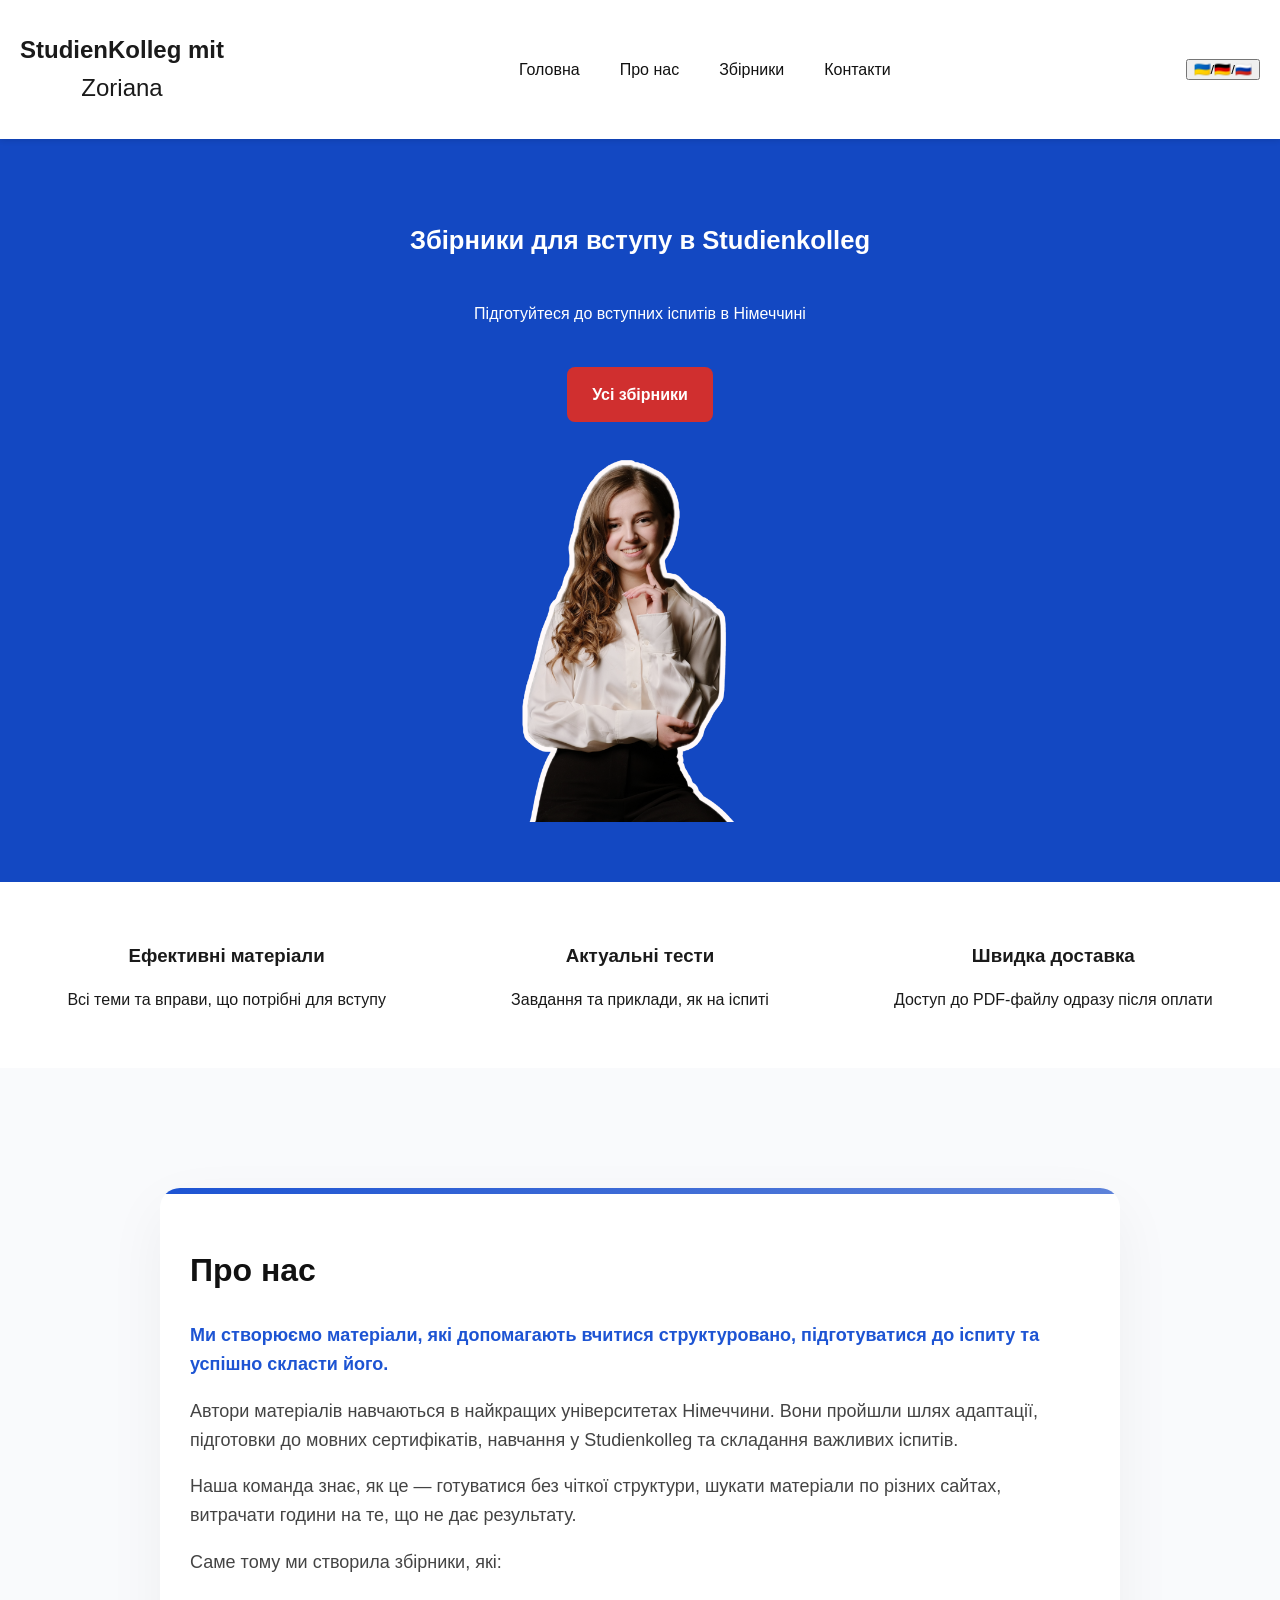
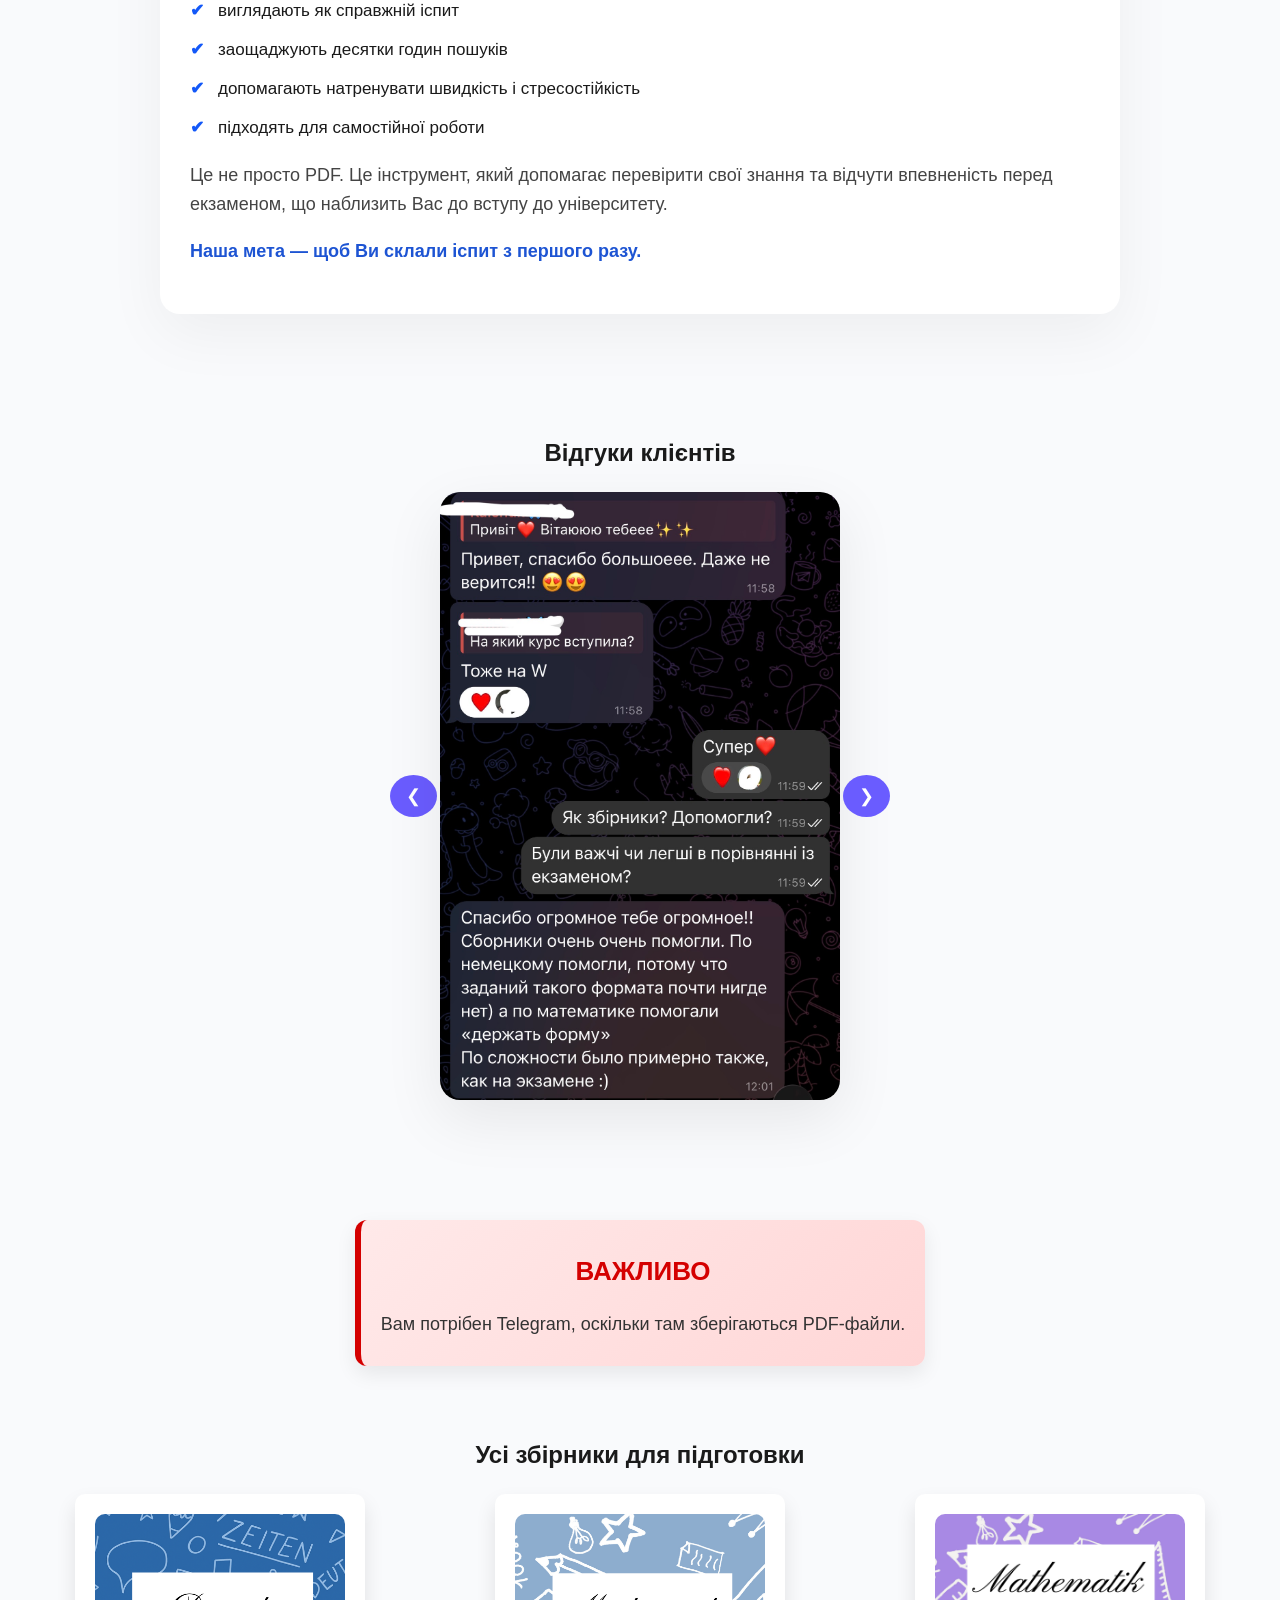
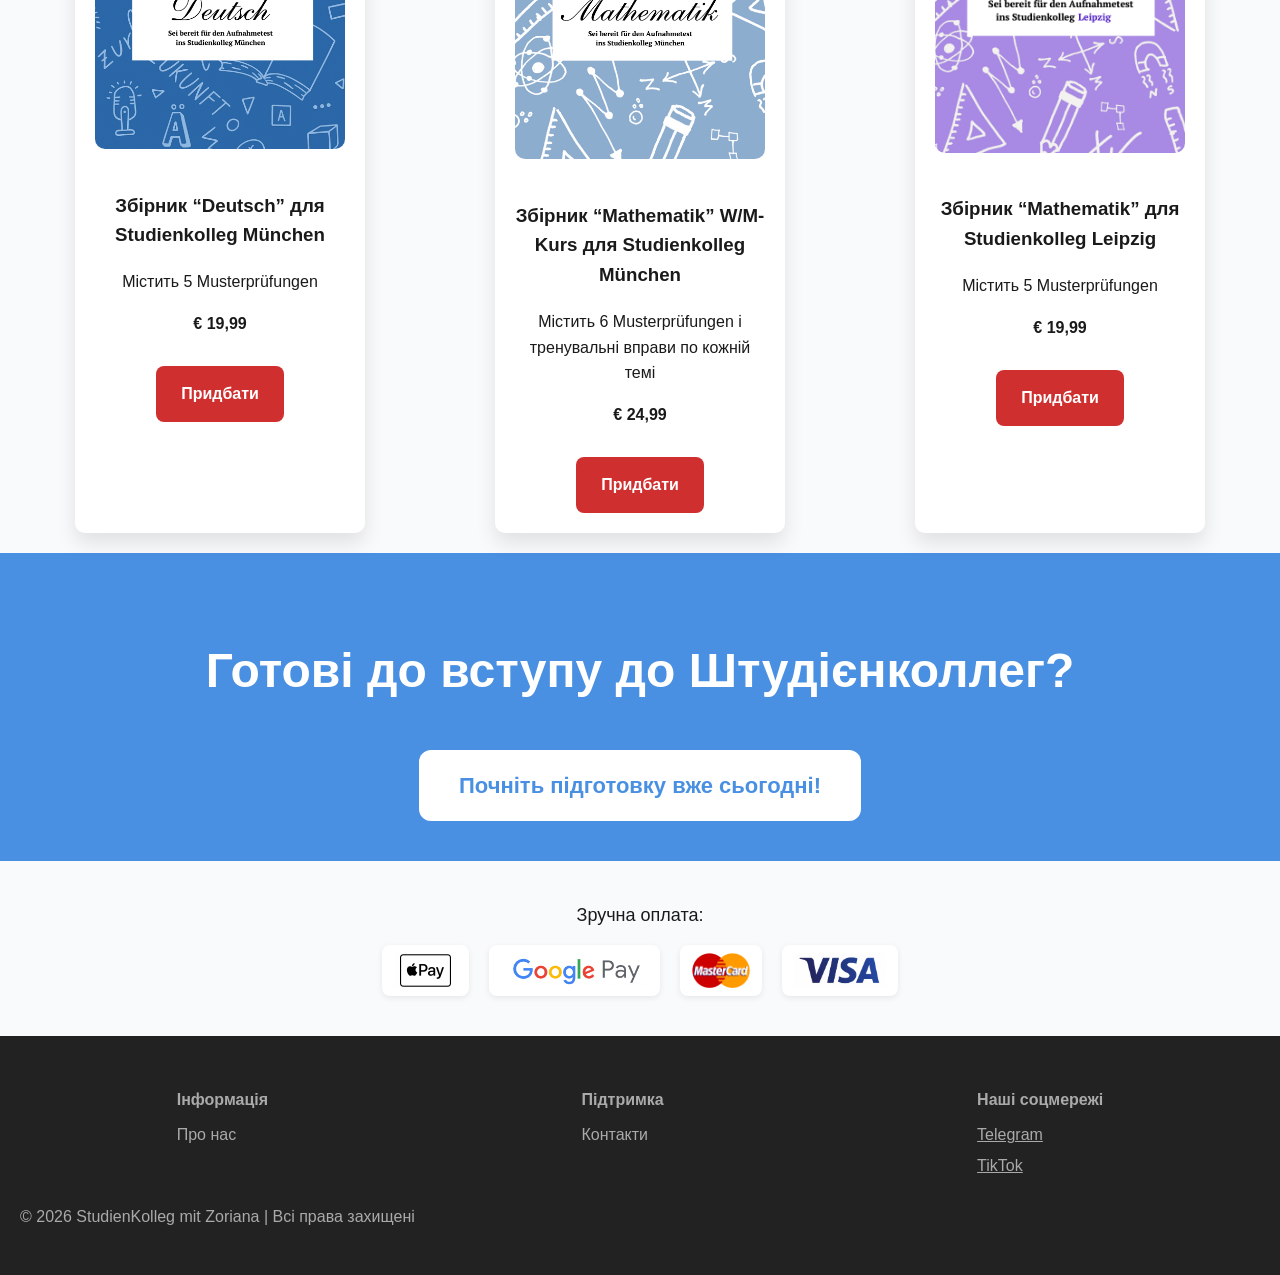
==== index.html @ e0b80e3e "Update index.html" ====
<!DOCTYPE html>
<html lang="uk">
<head>
  <meta charset="UTF-8">
  <meta name="viewport" content="width=device-width, initial-scale=1.0">
  <title>Studienkolleg mit Zoriana</title>
  <link rel="stylesheet" href="style.css">
</head>
<body>

<!-- Header -->
<header>
  <div class="container header-container">
    <h1 class="logo">StudienKolleg mit <span>Zoriana</span> </h1>
    <nav class="nav-list">
      <a class="home" href="index.html">Головна</a>
      <a class="about" href="#aboutUs">Про нас</a>
      <a class="books" href="#books">Збірники</a>
      <a class="contact" href="#">Контакти</a>
    </nav>
    <div class="lang-cart">
      
      <button onclick="switchLanguage()">🇺🇦/🇩🇪/🇷🇺</button>
      <span class="cart">🛒</span>
    </div>
  </div>
</header>

<!-- Hero -->
<section class="hero">
 <div class="container1"> 
  <div class="hero-content">
  <h2>Збірники для вступу в Studienkolleg</h2>
  <p>Підготуйтеся до вступних іспитів в Німеччині</p>
  <a class="btn-buy" href="#books">Усі збірники</a> 
 </div>
</div>
  <div class="hero-images">
    <img src="img/inhaberin.png" alt="Inhaberin">
  </div>
</section>

<!-- Features -->
<section class="features">
    <div class="feature">
      <h3 class="feature-title-1">Ефективні матеріали</h3>
      <p class="feature-text-1">Всі теми та вправи, що потрібні для вступу</p>
    </div>
    <div class="feature">
      <h3 class="feature-title-2">Актуальні тести</h3>
      <p class="feature-text-2">Завдання та приклади, як на іспиті</p>
    </div>
    <div class="feature">
      <h3 class="feature-title-3">Швидка доставка</h3>
      <p class="feature-text-3">Доступ до PDF-файлу одразу після оплати</p>
    </div>
  </section>
  
  <section id="aboutUs" class="about-section">

    <h2 class="about-title">Про нас</h2>
  
    <p class="about-p1">
      <strong>Ми створюємо матеріали, які допомагають вчитися структуровано, підготуватися до іспиту та успішно скласти його.</strong>
    </p>
  
    <p class="about-p2">
      Автори матеріалів навчаються в найкращих університетах Німеччини. Вони пройшли шлях 
      адаптації, підготовки до мовних сертифікатів, навчання у Studienkolleg 
      та складання важливих іспитів.
    </p>
  
    <p class="about-p3">
      Наша команда знає, як це — готуватися без чіткої структури, шукати матеріали по різних сайтах,
      витрачати години на те, що не дає результату.
    </p>
  
    <p class="about-p4">
      Саме тому ми створила збірники, які:
    </p>
  
    <ul>
      <li class="about-li-1">виглядають як справжній іспит</li>
      <li class="about-li-2">заощаджують десятки годин пошуків</li>
      <li class="about-li-3">допомагають натренувати швидкість і стресостійкість</li>
      <li class="about-li-4">підходять для самостійної роботи</li>
    </ul>
  
    <p class="about-p5">
      Це не просто PDF. Це інструмент, який допомагає перевірити свої знання та відчути впевненість 
      перед екзаменом, що наблизить Вас до вступу до університету.
    </p>
  
    <p class="about-p6">
      <strong>Наша мета — щоб Ви склали іспит з першого разу.</strong>
    </p>
  
  </section>
  
  <section class="reviews" id="reviews">
    <h2 class="reviews-title">Відгуки клієнтів</h2>
  
    <div class="slider">
      <button class="prev">&#10094;</button>
  
      <div class="slides">
        <img src="img/review1.png" class="slide active">
        <img src="img/review2.png" class="slide">
        <img src="img/review3.png" class="slide">
        <img src="img/review4.png" class="slide">
       
      </div>
     
      <button class="next"> &#10095;</button>
    </div>
  </section>

  <div class="bookscroll" id="books"></div>
  
  <section class="important-section">
    <div class="important-box" >
      <h2 class="important-title">ВАЖЛИВО</h2>
      <p class="important-text">
        Вам потрібен Telegram, оскільки там зберігаються PDF-файли.
      </p>
    </div>
  </section>  

<!-- Products -->
<section class="products" >
    <h2 class="products-title">Усі збірники для підготовки</h2>
  
    <div class="product-cards">
  
      <div class="card">
        <img src="img/deutschmuenchen.png" alt="DeutschMuenchen">
        <h3 class="product-title-1">Збірник “Deutsch” для Studienkolleg München</h3>
        <p class="product-desc-1">Містить 5 Musterprüfungen</p>
        <p class="price">€ 19,99</p>
        <a href="ТУТ_БУДЕ_STRIPE_LINK" class="btn-buy">Придбати</a>
      </div>
  
      <div class="card">
        <img src="img/mathemuenchen.png" alt="MatheMuenchen">
        <h3 class="product-title-2">Збірник “Mathematik” W/M-Kurs для Studienkolleg München</h3>
        <p class="product-desc-2">Містить 6 Musterprüfungen і тренувальні вправи по кожній темі</p>
        <p class="price">€ 24,99</p>
        <a href="ТУТ_БУДЕ_STRIPE_LINK" class="btn-buy">Придбати</a>
      </div>
  
      <div class="card">
        <img src="img/matheleipzig.png" alt="MatheLeipzig">
        <h3 class="product-title-3">Збірник “Mathematik” для Studienkolleg Leipzig</h3>
        <p class="product-desc-3">Містить 5 Musterprüfungen</p>
        <p class="price">€ 19,99</p>
        <a href="ТУТ_БУДЕ_STRIPE_LINK" class="btn-buy">Придбати</a>
      </div>
  
    </div>
  </section>
  

<!-- Call to Action -->
<section class="cta">
  <h1>Готові до вступу до Штудієнколлег?</h1>
  <h3 class="btn-buy">Почніть підготовку вже сьогодні!</h3> 
</section>



<!-- Payment Icons -->
<section class="payments">
  <p class="payments-text">Зручна оплата:</p>
  <div class="payment-icons">
    <img src="img/apple.png" alt="Apple Pay">
    <img src="img/google.png" alt="Google Pay">
    <img src="img/mastercard.png" alt="MasterCard">
    <img src="img/visa.png" alt="VISA">
  </div>
</section>


<!-- Footer -->
<footer>
  <div class="footer-links">
    <div>
      <h4>Інформація</h4>
      <a href="aboutUs">Про нас</a>
      
    </div>
    <div>
      <h4>Підтримка</h4>
      <a href="#">Контакти</a>
    </div>
    <div>
      <h4>Наші соцмережі</h4>
      <a class="underline" href="https://t.me/studienkolleg_mit_Zoriana">Telegram</a>
      <a class="underline" href="https://www.tiktok.com/@studienkollegmit.zoriana?_r=1&_t=ZG-93vFQ9rct5E">TikTok</a>
    </div>
  </div>
  <p>© 2026 StudienKolleg mit Zoriana | Всі права захищені</p>
</footer>

<script src="script.js"></script>
</body>
</html>
---- style.css ----
body {
    font-family: Arial, sans-serif;
    margin: 0;
    padding-top: 100px;
justify-content: center;
    background: #f7f7f7;
    color: #333;
    line-height: 1.6;
  }


  /* Обгортка для всього контенту */
  .main-wrapper {
    width: 100%;
    
 /* Максимальна ширина сайту */    /* Відступи від країв на телефонах */
    box-sizing: border-box;
  }
  
  a {
    text-decoration: none;
  }

  
  /* Header */
  header {
    
    background: #fff;
    box-shadow: 0 2px 5px rgba(0,0,0,0.1);
  }
  header {
    position: fixed;

    top: 0;
    left: 0;
    width: 100%;
    background: white; /* або свій колір */
    z-index: 1000; /* щоб була поверх інших елементів */
  }  
  header {
    top: 0;
    left: 0;
    width: 100%;
    background: #fff;
    box-shadow: 0 2px 5px rgba(0,0,0,0.1);
    z-index: 1000;
    
  }
  
  .header-container {
    display: flex;
   width: 100%;
    justify-content: space-between;
    align-items: center;
   text-align: center;
    padding: 15px 20px;
  }
  .container1 {
    max-width: 1100px;
    margin: 0 auto;
    width: 100%;
  }
  header nav a {
    margin: 0 10px;
    color: #111;
    font-weight: 500;
  }
  .logo {
    display: flex;
    flex-direction: column;
    font-size: clamp(12px, 2vw, 24px);
    white-space: nowrap; /* щоб не ламався */
  }
  .logo span {
    font-weight: 300;
  }
.nav-list {
  display: flex;

  gap: 15px ;
  padding: 0px 20px;
  align-items: center;
}
@media (max-width: 768px) {
  .nav-list {
    flex-direction: column;
    align-items: center;
  }
}
.nav-list {
  display: flex;
  gap: clamp(8px, 2vw, 20px);
  font-size: clamp(10px, 1.5vw, 16px);
}
.lang-cart{
  display: flex;
  align-items: center;
  gap: 10px;
  flex-shrink: 0;
}
  .lang-cart button {
    margin-right: 10px;
  }
  
  /* Hero */
  .hero {
    display: flex;
    flex-wrap: wrap;
    justify-content: space-between;
    align-items: center;
    padding: 100px 0px 60px 0px;
    background: #1348c2;
    color: #fff;
    width: 100%;
  }
  .hero-content {
    text-align: center;
  }
  
  .hero-content h2 {
    font-size: 1.6em;
    margin-bottom: 10px;
    max-width: 100%;
   
    margin: 0 auto;
    padding: 20px;

  }
  
  .hero-content p {
    font-size: 1em;
    margin-bottom: 20px;
    max-width: 100%;
   
    margin: 0 auto;
    padding: 20px;
  }
  
  .btn-buy {
    display: inline-block;
  background: #D02F2F;
    color: #fff;
    padding: 15px 25px;
    border-radius: 8px;
    font-weight: bold;
    max-width: 100%;
    margin: 20px auto 0;
  
  }
  .hero-images {
    display: flex;
    justify-content: center;
    width: 100%;
  }
  .hero-images img {
    width: 100%;
    max-width: 320px;
    height: auto;
    margin: 0 auto ;
   
    border-radius: 10px;
  display: block;
  }
  .container .logo .nav-list .lang-cart{
    width: 30%;
  }
  /* Features */
  .features {
    display: flex;
    justify-content: space-around;
    padding: 40px 20px;
    text-align: center;
    background: #fff;
  }
  
  .features .feature {
    width: 30%;
  }
  
  .features .feature h3 {
    margin-bottom: 10px;
  }

  /* Загальні налаштування */
body {
    margin: 0;
    font-family: 'Inter', sans-serif;
    background: #f9fafc;
    color: #1a1a1a;
    line-height: 1.6;
  }
  
  /* Секція */
  .about-section {
   
    max-width: 900px;
    margin: 120px auto;
    padding: 30px;
    background: #ffffff;
    border-radius: 20px;
    box-shadow: 0 20px 60px rgba(0, 0, 0, 0.05);
    position: relative;
    overflow: hidden;
  }
  
  /* Легкий градієнт зверху */
  .about-section::before {
    content: "";
    position: absolute;
    top: 0;
    left: 0;
    width: 100%;
    height: 6px;
    background: linear-gradient(90deg, #1d54d3, #5d82d9);
  }
  
  /* Заголовок */
  .about-section h2 {
      font-size: clamp(22px, 3vw, 32px);
  
    margin-bottom: 25px;
    font-weight: 700;
    color: #111;
  }
  
  /* Параграфи */
  .about-section p {
      font-size: clamp(14px, 1.8vw, 18px);
    
    margin-bottom: 18px;
    color: #444;
  }
  
  /* Виділення жирного */
  .about-section strong {
    color: #1d54d3;
  }
  
  /* Список */
  .about-section ul {
    margin: 20px 0;
    padding-left: 0;
    list-style: none;
  }
  
  .about-section ul li {
    margin-bottom: 12px;

      font-size: clamp(14px, 1.6vw, 17px);
    
    padding-left: 28px;
    position: relative;
  }
  
  /* Галочки */
  .about-section ul li::before {
    content: "✔";
    position: absolute;
    left: 0;
    color: #1358f8;
    font-weight: bold;
  }
  
  /* Кнопка */
  .about-cta {
    text-align: center;
    margin-top: 40px;
  }
  
  .about-cta h3 {
    margin-bottom: 20px;
    font-size: 22px;
  }
  
  /* Секція відгуків */
  .reviews {
    text-align: center;
    margin: 120px auto;
  }
  
  .slider {
    position: relative;
    width: clamp(100px, 70%, 400px); 
    margin: 0 auto;
  }
  
  .slides {
    position: relative;
  }
  
  .slide {
    display: none;
    max-width: 100%;
    border-radius: 20px;
    box-shadow: 0 20px 60px rgba(0, 0, 0, 0.08);
  }
  
  .slide.active {
    display: block;
  }
  
  /* Кнопки */
  .prev, .next {
    position: absolute;
    top: 50%;
    transform: translateY(-50%);
    background: #6a5cff;
    color: white;
    border: none;
    padding: 10px 16px;
    cursor: pointer;
    border-radius: 50%;
    font-size: 18px;
    transition: 0.3s;
  }
  
  .prev:hover, .next:hover {
    background: #5848e0;
  }
  
  .prev { left: -50px; }
  .next { right: -50px; }
  .btn {
    display: inline-block;
    padding: 14px 30px;
    background: #6a5cff;
    color: white;
    text-decoration: none;
    border-radius: 12px;
    font-weight: 600;
    transition: 0.3s ease;
  }
  
  .btn:hover {
    background: #5848e0;
    transform: translateY(-3px);
    box-shadow: 0 10px 25px rgba(106, 92, 255, 0.3);
  }
  
  .important-section {
    display: flex;
    justify-content: center;
    margin: 30px 20px;
  }
  
  .important-box {
    background: linear-gradient(135deg, #ffe9e9, #ffd6d6);
    border-left: 6px solid #d40000;
    padding: 10px 20px;
    max-width: 700px;
    border-radius: 12px;
    box-shadow: 0 8px 20px rgba(0,0,0,0.08);
    text-align: center;
  }
  
  .important-title {
    font-size: 26px;
    color: #d40000;
    margin-bottom: 15px;
    font-weight: 700;
  }
  
  .important-text {
    font-size: 18px;
    color: #333;
    line-height: 1.5;
  }
   
  /* Products */
  .products {
    padding: 20px 20px;
    text-align: center;
  }
  
  html {
   scroll-padding-top: 200px ;
    scroll-behavior: smooth;
  }

  .product-cards {
    display: flex;
    justify-content: space-around;
    flex-wrap: wrap;
    gap: 20px;
  }
  
  .card {
    background: #fff;
    border-radius: 10px;
    padding: 20px;
    width: 250px;
    box-shadow: 0 10px 20px rgba(0,0,0,0.1);
  }
  
  .card img {
    width: 100%;
    border-radius: 10px;
    margin-bottom: 15px;
  }
  
  .price {
    font-weight: bold;
    margin: 10px 0;
  }
  
  /* CTA */
  .cta {
    background: #4A90E2;
    color: #fff;
    text-align: center;
    padding: 40px 20px;
  }
 
  
  .cta h1 {
    font-size: clamp(22px, 4vw, 48px);
    margin-bottom: 20px;
  }
  
  .cta .btn-buy {
    display: inline-block;
    font-size: clamp(14px, 2vw, 22px);
    padding: clamp(10px, 2vw, 18px) clamp(20px, 4vw, 40px);
    background: white;
    color: #4A90E2;
    border-radius: 12px;
    font-weight: 600;
  }
  
  
  /* Payments */
  .payments {
    text-align: center;
    margin: 40px 0;
  }
  
  .payments-text {
    font-size: 18px;
    margin-bottom: 15px;
    font-weight: 500;
  }
  
  .payment-icons {
    display: flex;
    justify-content: center;
    align-items: center;
    gap: 20px;
    flex-wrap: wrap; /* щоб на мобілці переносились */
  }
  
  .payment-icons img {
    height: 35px;
    background: white;
    padding: 8px 12px;
    border-radius: 8px;
    box-shadow: 0 2px 6px rgba(0,0,0,0.08);
  }
  
  
  .payment-icons img:hover {
    transform: scale(1.08);
  }
  
  /* Footer */
  footer {
    background: #222;
    color: #aaa;
    padding: 30px 20px;
  }
  
  .footer-links {
    display: flex;
    justify-content: space-around;
    margin-bottom: 20px;
  }
  
  .footer-links h4 {
    margin-bottom: 10px;
  }
  .underline {
    text-decoration: underline;
  }
  .footer-links a {
    display: block;
    color: #aaa;
    margin-bottom: 5px;
  }
  @media (max-width: 768px) {

  .hero {
    flex-direction: column;
    text-align: center;
  }

  .features {
    flex-direction: column;
    align-items: center;
  }

  .features .feature {
    width: 100%;
  }

  .footer-links {
    flex-direction: column;
    text-align: center;
  }

  .about-section {
    margin: 60px 20px;
    padding: 30px;
  }

}
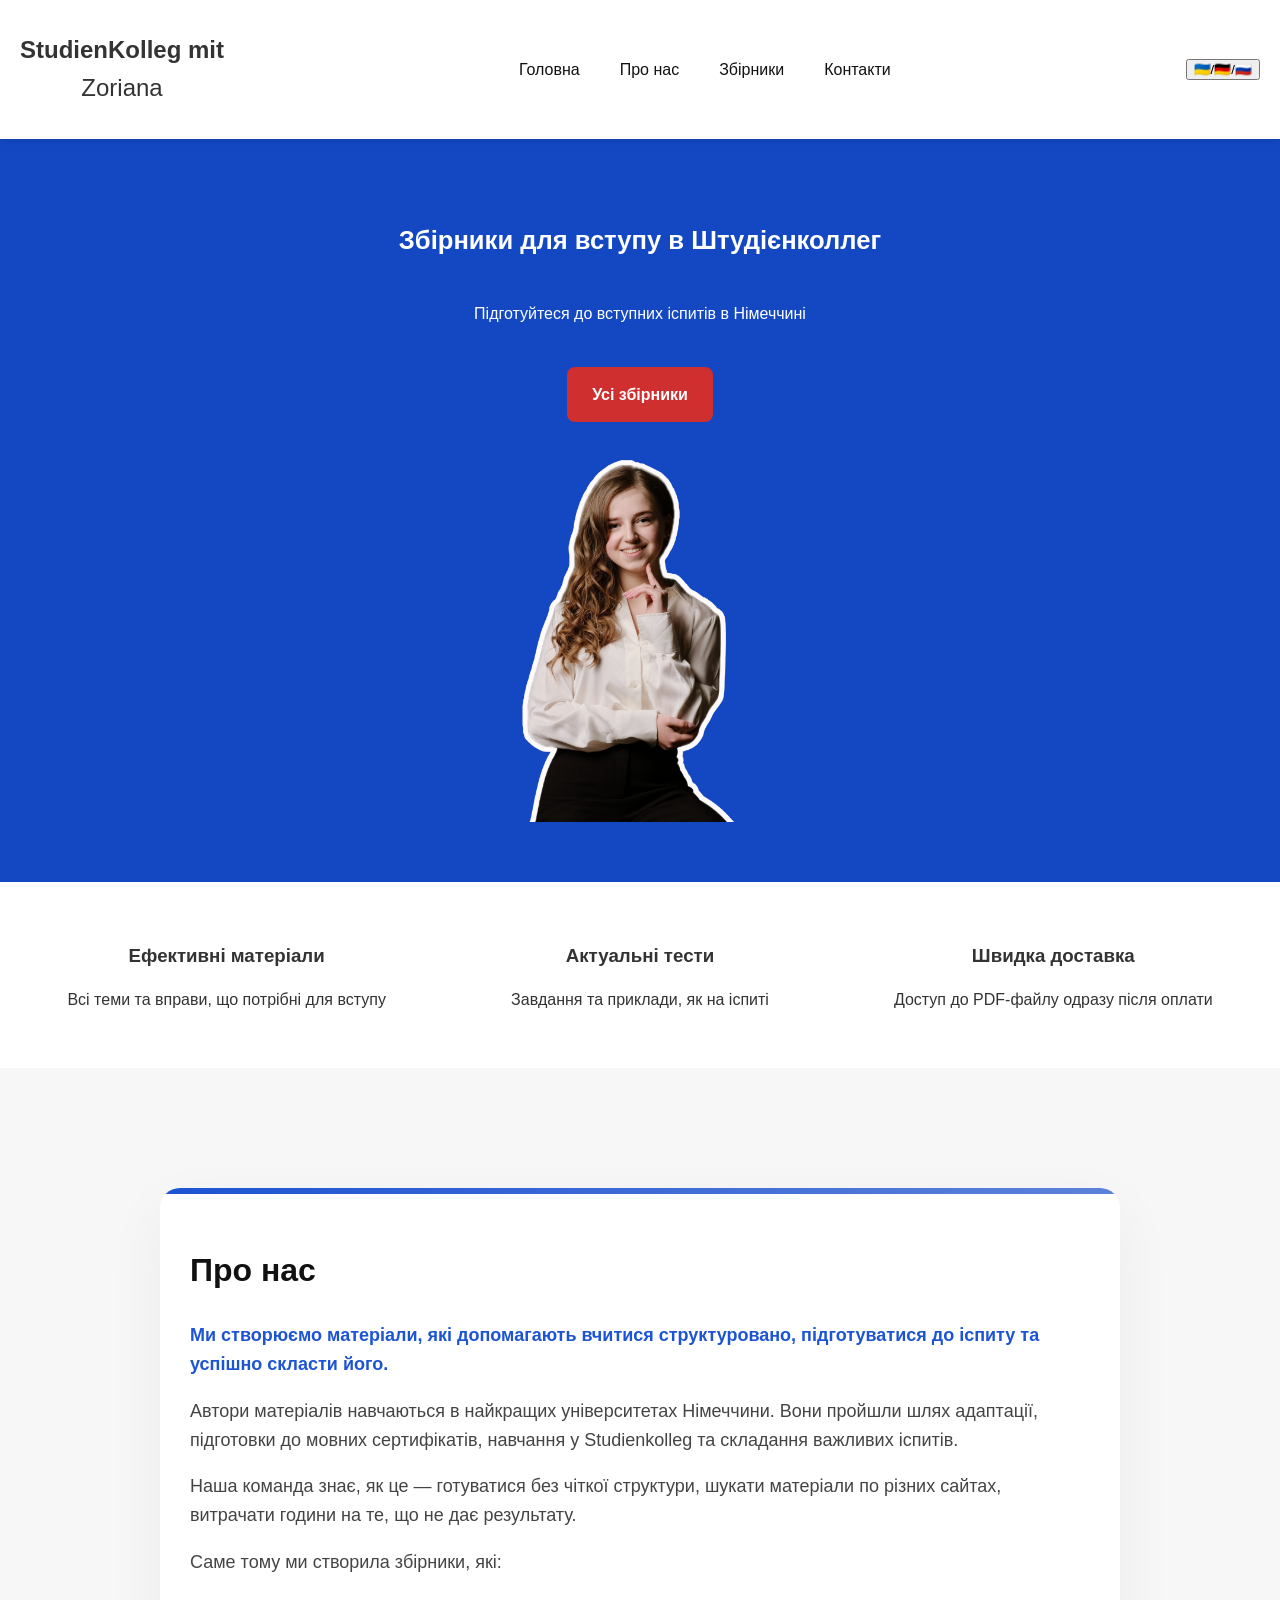
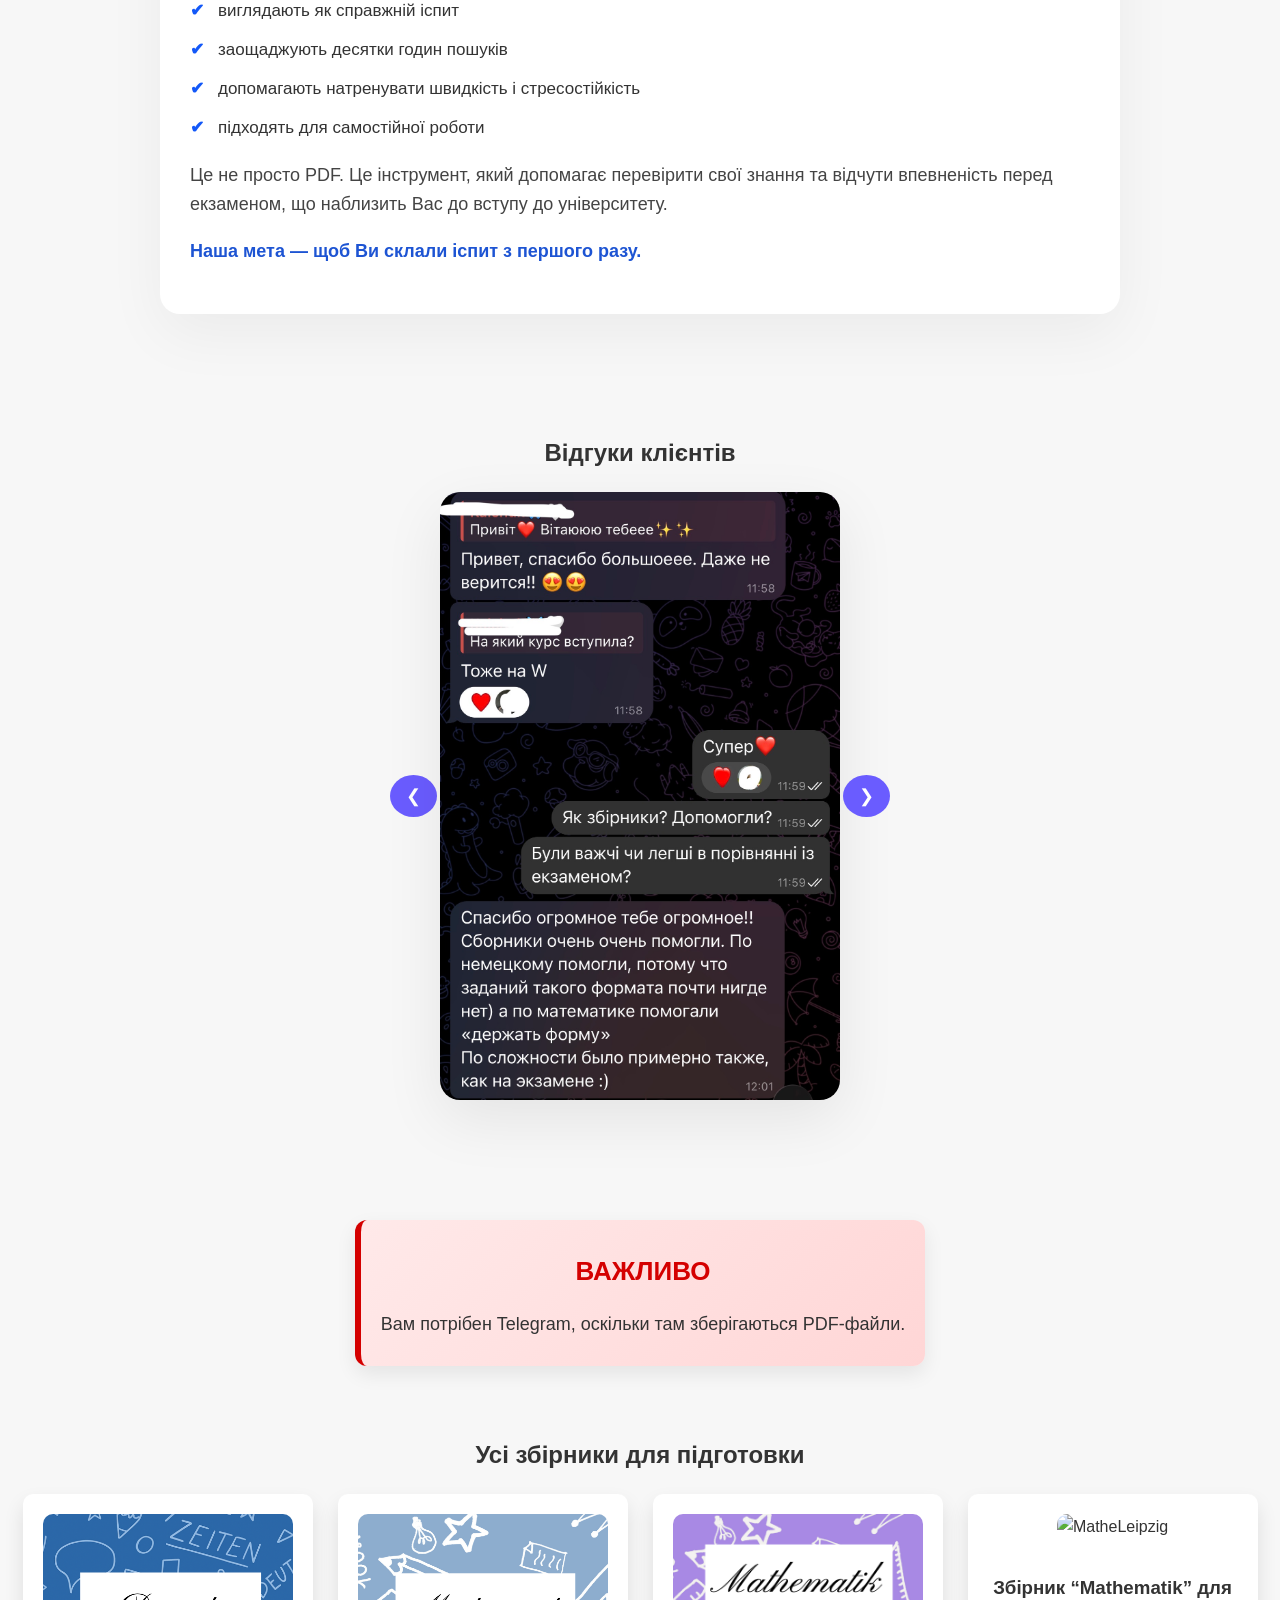
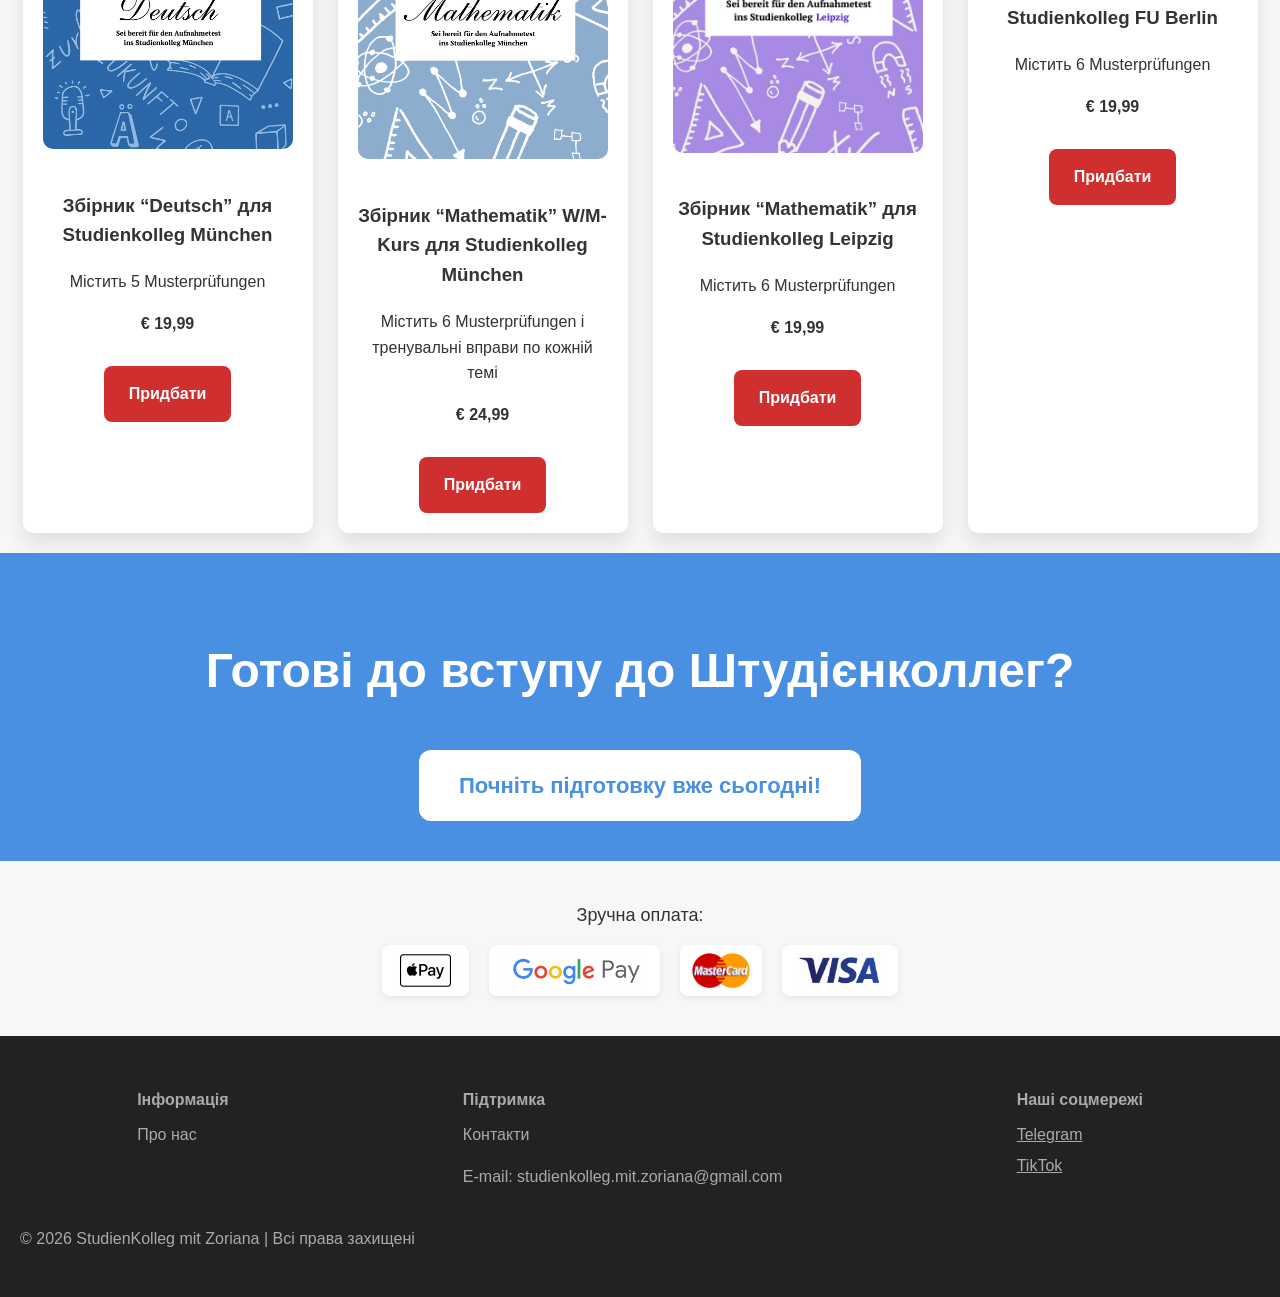
==== commit 37781eba: "Add files via upload" ====
--- a/index.html
+++ b/index.html
@@ -1,206 +1,234 @@
 <!DOCTYPE html>
 <html lang="uk">
-<head>
-  <meta charset="UTF-8">
-  <meta name="viewport" content="width=device-width, initial-scale=1.0">
-  <title>Studienkolleg mit Zoriana</title>
-  <link rel="stylesheet" href="style.css">
-</head>
-<body>
-
-<!-- Header -->
-<header>
-  <div class="container header-container">
-    <h1 class="logo">StudienKolleg mit <span>Zoriana</span> </h1>
-    <nav class="nav-list">
-      <a class="home" href="index.html">Головна</a>
-      <a class="about" href="#aboutUs">Про нас</a>
-      <a class="books" href="#books">Збірники</a>
-      <a class="contact" href="#">Контакти</a>
-    </nav>
-    <div class="lang-cart">
+  <head>
+    <meta charset="UTF-8" />
+    <meta name="viewport" content="width=device-width, initial-scale=1.0" />
+    <title>Studienkolleg mit Zoriana</title>
+    <link rel="stylesheet" href="style.css" />
+  </head>
+  <body>
+    <!-- Header -->
+    <header>
+      <div class="container header-container">
+        <h1 class="logo">StudienKolleg mit <span>Zoriana</span></h1>
+        <nav class="nav-list">
+          <a class="home" href="index.html">Головна</a>
+          <a class="about" href="#aboutUs">Про нас</a>
+          <a class="books" href="#books">Збірники</a>
+          <a class="contact" href="#">Контакти</a>
+        </nav>
+        <div class="lang-cart">
+          <button onclick="switchLanguage()">🇺🇦/🇩🇪/🇷🇺</button>
+          <span class="cart">🛒</span>
+        </div>
+      </div>
+    </header>
+
+    <!-- Hero -->
+    <section class="hero">
+      <div class="container1">
+        <div class="hero-content">
+          <h2>Збірники для вступу в Штудієнколлег</h2>
+          <p>Підготуйтеся до вступних іспитів в Німеччині</p>
+          <a class="btn-buy" href="#books">Усі збірники</a>
+        </div>
+      </div>
+      <div class="hero-images">
+        <img src="img/inhaberin.png" alt="Inhaberin" />
+      </div>
+    </section>
+
+    <!-- Features -->
+    <section class="features">
+      <div class="feature">
+        <h3 class="feature-title-1">Ефективні матеріали</h3>
+        <p class="feature-text-1">Всі теми та вправи, що потрібні для вступу</p>
+      </div>
+      <div class="feature">
+        <h3 class="feature-title-2">Актуальні тести</h3>
+        <p class="feature-text-2">Завдання та приклади, як на іспиті</p>
+      </div>
+      <div class="feature">
+        <h3 class="feature-title-3">Швидка доставка</h3>
+        <p class="feature-text-3">Доступ до PDF-файлу одразу після оплати</p>
+      </div>
+    </section>
+
+    <section id="aboutUs" class="about-section">
+      <h2 class="about-title">Про нас</h2>
+
+      <p class="about-p1">
+        <strong
+          >Ми створюємо матеріали, які допомагають вчитися структуровано,
+          підготуватися до іспиту та успішно скласти його.</strong
+        >
+      </p>
+
+      <p class="about-p2">
+        Автори матеріалів навчаються в найкращих університетах Німеччини. Вони
+        пройшли шлях адаптації, підготовки до мовних сертифікатів, навчання у
+        Studienkolleg та складання важливих іспитів.
+      </p>
+
+      <p class="about-p3">
+        Наша команда знає, як це — готуватися без чіткої структури, шукати
+        матеріали по різних сайтах, витрачати години на те, що не дає
+        результату.
+      </p>
+
+      <p class="about-p4">Саме тому ми створила збірники, які:</p>
+
+      <ul>
+        <li class="about-li-1">виглядають як справжній іспит</li>
+        <li class="about-li-2">заощаджують десятки годин пошуків</li>
+        <li class="about-li-3">
+          допомагають натренувати швидкість і стресостійкість
+        </li>
+        <li class="about-li-4">підходять для самостійної роботи</li>
+      </ul>
+<p></p>
+      <p class="about-p5">
+        Це не просто PDF. Це інструмент, який допомагає перевірити свої знання
+        та відчути впевненість перед екзаменом, що наблизить Вас до вступу до
+        університету.
+      </p>
+
+      <p class="about-p6">
+        <strong>Наша мета — щоб Ви склали іспит з першого разу.</strong>
+      </p>
+    </section>
+
+    <section class="reviews" id="reviews">
+      <h2 class="reviews-title">Відгуки клієнтів</h2>
+
+      <div class="slider">
+        <button class="prev">&#10094;</button>
+
+        <div class="slides">
+          <img src="img/review1.png" class="slide active" />
+          <img src="img/review2.png" class="slide" />
+          <img src="img/review3.png" class="slide" />
+          <img src="img/review4.png" class="slide" />
+        </div>
+
+        <button class="next">&#10095;</button>
+      </div>
+    </section>
+
+    <div class="bookscroll" id="books"></div>
+
+    <section class="important-section">
+      <div class="important-box">
+        <h2 class="important-title">ВАЖЛИВО</h2>
+        <p class="important-text">
+          Вам потрібен Telegram, оскільки там зберігаються PDF-файли.
+        </p>
+      </div>
+    </section>
+
+    <!-- Products -->
+    <section class="products">
+      <h2 class="products-title">Усі збірники для підготовки</h2>
+
+      <div class="product-cards">
+        <div class="card">
+          <img src="img/deutschmuenchen.png" alt="DeutschMuenchen" />
+          <h3 class="product-title-1">
+            Збірник “Deutsch” для Studienkolleg München
+          </h3>
+          <p class="product-desc-1">Містить 5 Musterprüfungen</p>
+          <p class="price">€ 19,99</p>
+          <a href="ТУТ_БУДЕ_STRIPE_LINK" class="btn-buy">Придбати</a>
+        </div>
+
+        <div class="card">
+          <img src="img/mathemuenchen.png" alt="MatheMuenchen" />
+          <h3 class="product-title-2">
+            Збірник “Mathematik” W/M-Kurs для Studienkolleg München
+          </h3>
+          <p class="product-desc-2">
+            Містить 6 Musterprüfungen і тренувальні вправи по кожній темі
+          </p>
+          <p class="price">€ 24,99</p>
+          <a href="ТУТ_БУДЕ_STRIPE_LINK" class="btn-buy">Придбати</a>
+        </div>
+        
+
       
-      <button onclick="switchLanguage()">🇺🇦/🇩🇪/🇷🇺</button>
-      <span class="cart">🛒</span>
-    </div>
-  </div>
-</header>
-
-<!-- Hero -->
-<section class="hero">
- <div class="container1"> 
-  <div class="hero-content">
-  <h2>Збірники для вступу в Studienkolleg</h2>
-  <p>Підготуйтеся до вступних іспитів в Німеччині</p>
-  <a class="btn-buy" href="#books">Усі збірники</a> 
- </div>
-</div>
-  <div class="hero-images">
-    <img src="img/inhaberin.png" alt="Inhaberin">
-  </div>
-</section>
-
-<!-- Features -->
-<section class="features">
-    <div class="feature">
-      <h3 class="feature-title-1">Ефективні матеріали</h3>
-      <p class="feature-text-1">Всі теми та вправи, що потрібні для вступу</p>
-    </div>
-    <div class="feature">
-      <h3 class="feature-title-2">Актуальні тести</h3>
-      <p class="feature-text-2">Завдання та приклади, як на іспиті</p>
-    </div>
-    <div class="feature">
-      <h3 class="feature-title-3">Швидка доставка</h3>
-      <p class="feature-text-3">Доступ до PDF-файлу одразу після оплати</p>
-    </div>
-  </section>
-  
-  <section id="aboutUs" class="about-section">
-
-    <h2 class="about-title">Про нас</h2>
-  
-    <p class="about-p1">
-      <strong>Ми створюємо матеріали, які допомагають вчитися структуровано, підготуватися до іспиту та успішно скласти його.</strong>
-    </p>
-  
-    <p class="about-p2">
-      Автори матеріалів навчаються в найкращих університетах Німеччини. Вони пройшли шлях 
-      адаптації, підготовки до мовних сертифікатів, навчання у Studienkolleg 
-      та складання важливих іспитів.
-    </p>
-  
-    <p class="about-p3">
-      Наша команда знає, як це — готуватися без чіткої структури, шукати матеріали по різних сайтах,
-      витрачати години на те, що не дає результату.
-    </p>
-  
-    <p class="about-p4">
-      Саме тому ми створила збірники, які:
-    </p>
-  
-    <ul>
-      <li class="about-li-1">виглядають як справжній іспит</li>
-      <li class="about-li-2">заощаджують десятки годин пошуків</li>
-      <li class="about-li-3">допомагають натренувати швидкість і стресостійкість</li>
-      <li class="about-li-4">підходять для самостійної роботи</li>
-    </ul>
-  
-    <p class="about-p5">
-      Це не просто PDF. Це інструмент, який допомагає перевірити свої знання та відчути впевненість 
-      перед екзаменом, що наблизить Вас до вступу до університету.
-    </p>
-  
-    <p class="about-p6">
-      <strong>Наша мета — щоб Ви склали іспит з першого разу.</strong>
-    </p>
-  
-  </section>
-  
-  <section class="reviews" id="reviews">
-    <h2 class="reviews-title">Відгуки клієнтів</h2>
-  
-    <div class="slider">
-      <button class="prev">&#10094;</button>
-  
-      <div class="slides">
-        <img src="img/review1.png" class="slide active">
-        <img src="img/review2.png" class="slide">
-        <img src="img/review3.png" class="slide">
-        <img src="img/review4.png" class="slide">
-       
-      </div>
-     
-      <button class="next"> &#10095;</button>
-    </div>
-  </section>
-
-  <div class="bookscroll" id="books"></div>
-  
-  <section class="important-section">
-    <div class="important-box" >
-      <h2 class="important-title">ВАЖЛИВО</h2>
-      <p class="important-text">
-        Вам потрібен Telegram, оскільки там зберігаються PDF-файли.
-      </p>
-    </div>
-  </section>  
-
-<!-- Products -->
-<section class="products" >
-    <h2 class="products-title">Усі збірники для підготовки</h2>
-  
-    <div class="product-cards">
-  
-      <div class="card">
-        <img src="img/deutschmuenchen.png" alt="DeutschMuenchen">
-        <h3 class="product-title-1">Збірник “Deutsch” для Studienkolleg München</h3>
-        <p class="product-desc-1">Містить 5 Musterprüfungen</p>
-        <p class="price">€ 19,99</p>
-        <a href="ТУТ_БУДЕ_STRIPE_LINK" class="btn-buy">Придбати</a>
-      </div>
-  
-      <div class="card">
-        <img src="img/mathemuenchen.png" alt="MatheMuenchen">
-        <h3 class="product-title-2">Збірник “Mathematik” W/M-Kurs для Studienkolleg München</h3>
-        <p class="product-desc-2">Містить 6 Musterprüfungen і тренувальні вправи по кожній темі</p>
-        <p class="price">€ 24,99</p>
-        <a href="ТУТ_БУДЕ_STRIPE_LINK" class="btn-buy">Придбати</a>
-      </div>
-  
-      <div class="card">
-        <img src="img/matheleipzig.png" alt="MatheLeipzig">
-        <h3 class="product-title-3">Збірник “Mathematik” для Studienkolleg Leipzig</h3>
-        <p class="product-desc-3">Містить 5 Musterprüfungen</p>
-        <p class="price">€ 19,99</p>
-        <a href="ТУТ_БУДЕ_STRIPE_LINK" class="btn-buy">Придбати</a>
-      </div>
-  
-    </div>
-  </section>
-  
-
-<!-- Call to Action -->
-<section class="cta">
-  <h1>Готові до вступу до Штудієнколлег?</h1>
-  <h3 class="btn-buy">Почніть підготовку вже сьогодні!</h3> 
-</section>
-
-
-
-<!-- Payment Icons -->
-<section class="payments">
-  <p class="payments-text">Зручна оплата:</p>
-  <div class="payment-icons">
-    <img src="img/apple.png" alt="Apple Pay">
-    <img src="img/google.png" alt="Google Pay">
-    <img src="img/mastercard.png" alt="MasterCard">
-    <img src="img/visa.png" alt="VISA">
-  </div>
-</section>
-
-
-<!-- Footer -->
-<footer>
-  <div class="footer-links">
-    <div>
-      <h4>Інформація</h4>
-      <a href="aboutUs">Про нас</a>
-      
-    </div>
-    <div>
-      <h4>Підтримка</h4>
-      <a href="#">Контакти</a>
-    </div>
-    <div>
-      <h4>Наші соцмережі</h4>
-      <a class="underline" href="https://t.me/studienkolleg_mit_Zoriana">Telegram</a>
-      <a class="underline" href="https://www.tiktok.com/@studienkollegmit.zoriana?_r=1&_t=ZG-93vFQ9rct5E">TikTok</a>
-    </div>
-  </div>
-  <p>© 2026 StudienKolleg mit Zoriana | Всі права захищені</p>
-</footer>
-
-<script src="script.js"></script>
-</body>
+        <div class="card">
+          <img src="img/matheleipzig.png" alt="MatheLeipzig" />
+          <h3 class="product-title-3">
+            Збірник “Mathematik” для Studienkolleg Leipzig
+          </h3>
+          <p class="product-desc-3">Містить 6 Musterprüfungen</p>
+          <p class="price">€ 19,99</p>
+          <a href="ТУТ_БУДЕ_STRIPE_LINK" class="btn-buy">Придбати</a>
+        </div>
+        <div class="card">
+          <img src="img/matheberlinfu.png" alt="MatheLeipzig" />
+          <h3 class="product-title-4">
+            Збірник “Mathematik” для Studienkolleg FU Berlin
+          </h3>
+          <p class="product-desc-4">Містить 6 Musterprüfungen</p>
+          <p class="price">€ 19,99</p>
+          <a href="ТУТ_БУДЕ_STRIPE_LINK" class="btn-buy">Придбати</a>
+        </div>
+      </div>
+
+
+    </section>
+
+    
+
+    <!-- Call to Action -->
+    <section class="cta">
+      <h1 class="cta-title">Готові до вступу до Штудієнколлег?</h1>
+      <h3 class="cta-subtitle btn-buy">Почніть підготовку вже сьогодні!</h3>
+    </section>
+
+    <!-- Payment Icons -->
+    <section class="payments">
+      <p class="payments-text">Зручна оплата:</p>
+      <div class="payment-icons">
+        <img src="img/apple.png" alt="Apple Pay" />
+        <img src="img/google.png" alt="Google Pay" />
+        <img src="img/mastercard.png" alt="MasterCard" />
+        <img src="img/visa.png" alt="VISA" />
+      </div>
+    </section>
+
+    <!-- Footer -->
+    <footer>
+      <div class="footer-links">
+        <div>
+          <h4 class="footer-info-title">Інформація</h4>
+          <a class="footer-about" href="#aboutUs">Про нас</a>
+        </div>
+
+        <div>
+          <h4 class="footer-support-title">Підтримка</h4>
+          <a class="footer-contact" href="#">Контакти</a>
+          <p>E-mail: studienkolleg.mit.zoriana@gmail.com </p>
+        </div>
+
+        <div>
+          <h4 class="footer-social-title">Наші соцмережі</h4>
+          <a class="underline" href="https://t.me/studienkolleg_mit_Zoriana"
+            >Telegram</a
+          >
+          <a
+            class="underline"
+            href="https://www.tiktok.com/@studienkollegmit.zoriana?_r=1&_t=ZG-93vFQ9rct5E"
+            >TikTok</a
+          >
+        </div>
+      </div>
+
+      <p class="footer-copy">
+        © 2026 StudienKolleg mit Zoriana | Всі права захищені
+      </p>
+    </footer>
+
+    <script src="script.js"></script>
+  </body>
 </html>
--- a/style.css
+++ b/style.css
@@ -2,7 +2,7 @@
     font-family: Arial, sans-serif;
     margin: 0;
     padding-top: 100px;
-justify-content: center;
+    justify-content: center;
     background: #f7f7f7;
     color: #333;
     line-height: 1.6;
@@ -24,28 +24,15 @@
   
   /* Header */
   header {
-    
-    background: #fff;
-    box-shadow: 0 2px 5px rgba(0,0,0,0.1);
-  }
-  header {
     position: fixed;
-
-    top: 0;
-    left: 0;
-    width: 100%;
-    background: white; /* або свій колір */
-    z-index: 1000; /* щоб була поверх інших елементів */
-  }  
-  header {
     top: 0;
     left: 0;
     width: 100%;
     background: #fff;
     box-shadow: 0 2px 5px rgba(0,0,0,0.1);
     z-index: 1000;
-    
-  }
+  }
+
   
   .header-container {
     display: flex;
@@ -74,13 +61,7 @@
   .logo span {
     font-weight: 300;
   }
-.nav-list {
-  display: flex;
-
-  gap: 15px ;
-  padding: 0px 20px;
-  align-items: center;
-}
+
 @media (max-width: 768px) {
   .nav-list {
     flex-direction: column;
@@ -91,6 +72,8 @@
   display: flex;
   gap: clamp(8px, 2vw, 20px);
   font-size: clamp(10px, 1.5vw, 16px);
+  padding: 0px 20px;
+  align-items: center;
 }
 .lang-cart{
   display: flex;
@@ -182,14 +165,7 @@
   }
 
   /* Загальні налаштування */
-body {
-    margin: 0;
-    font-family: 'Inter', sans-serif;
-    background: #f9fafc;
-    color: #1a1a1a;
-    line-height: 1.6;
-  }
-  
+
   /* Секція */
   .about-section {
    
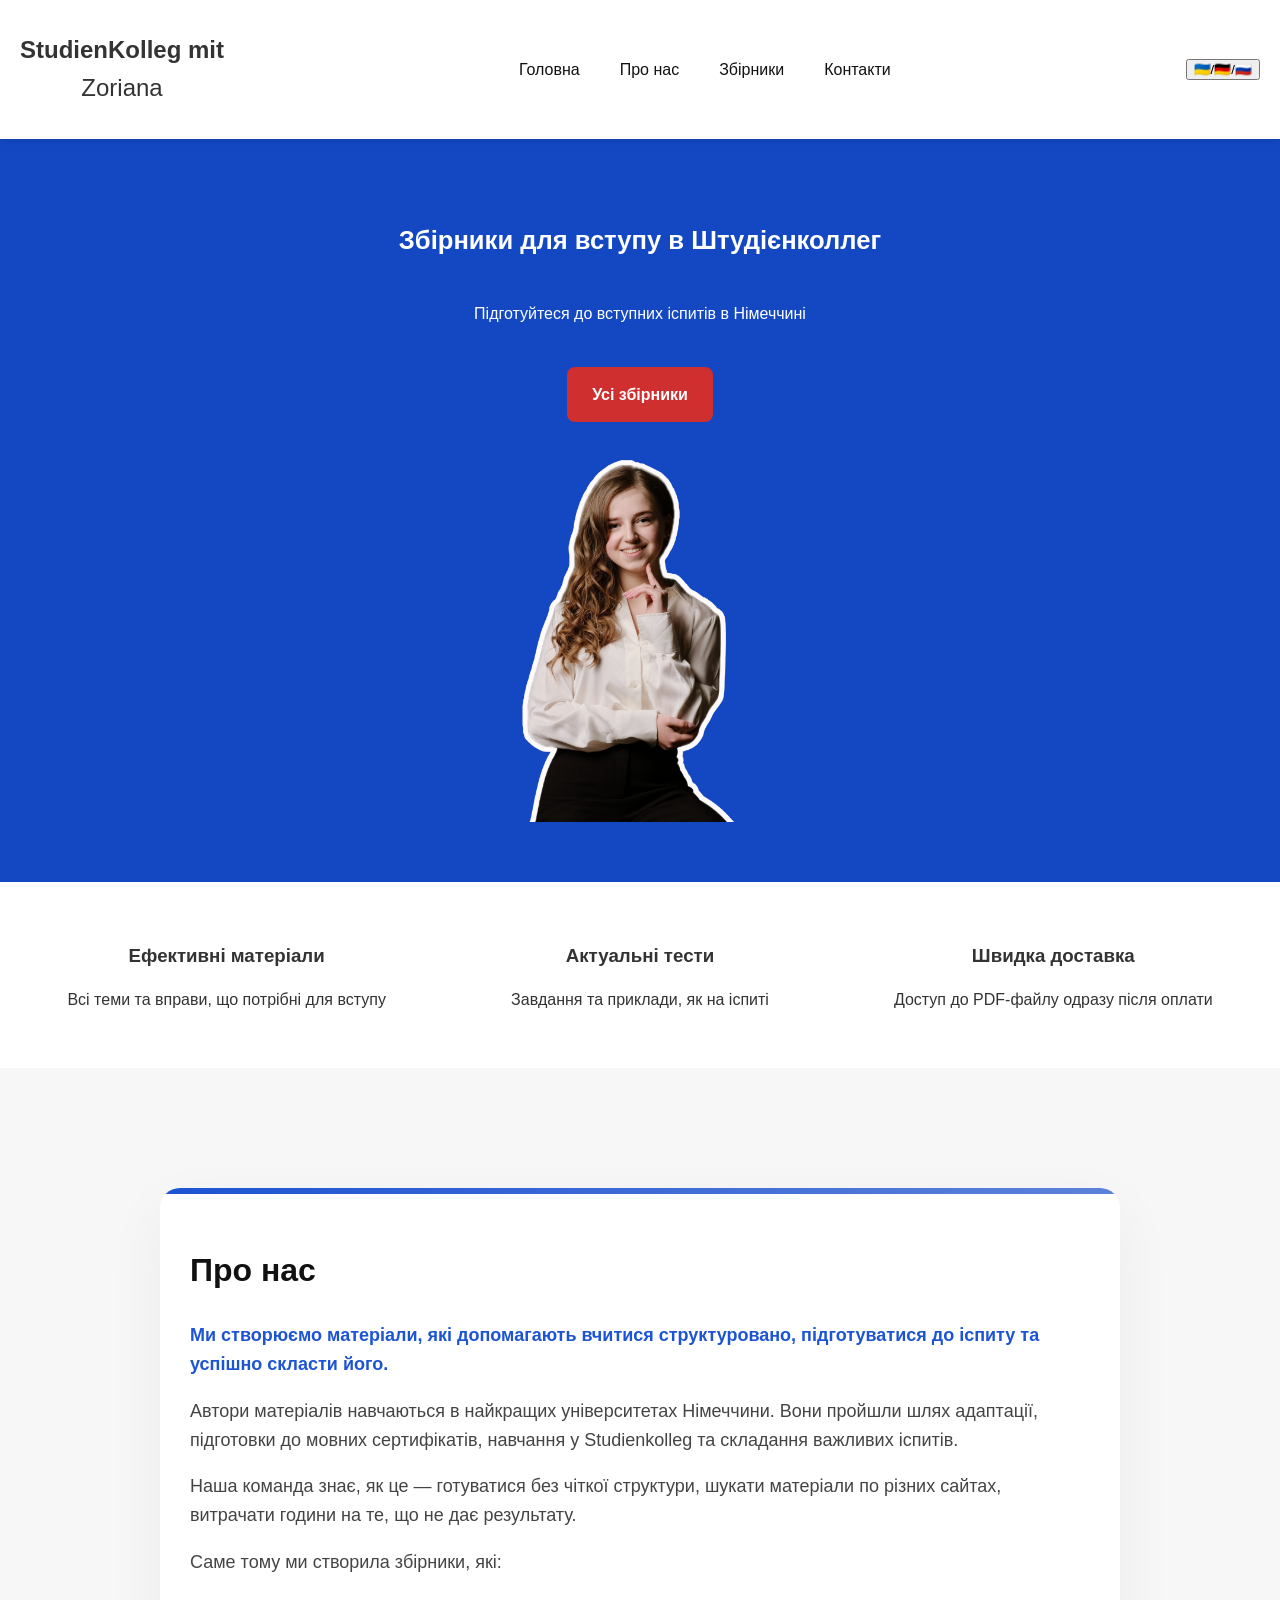
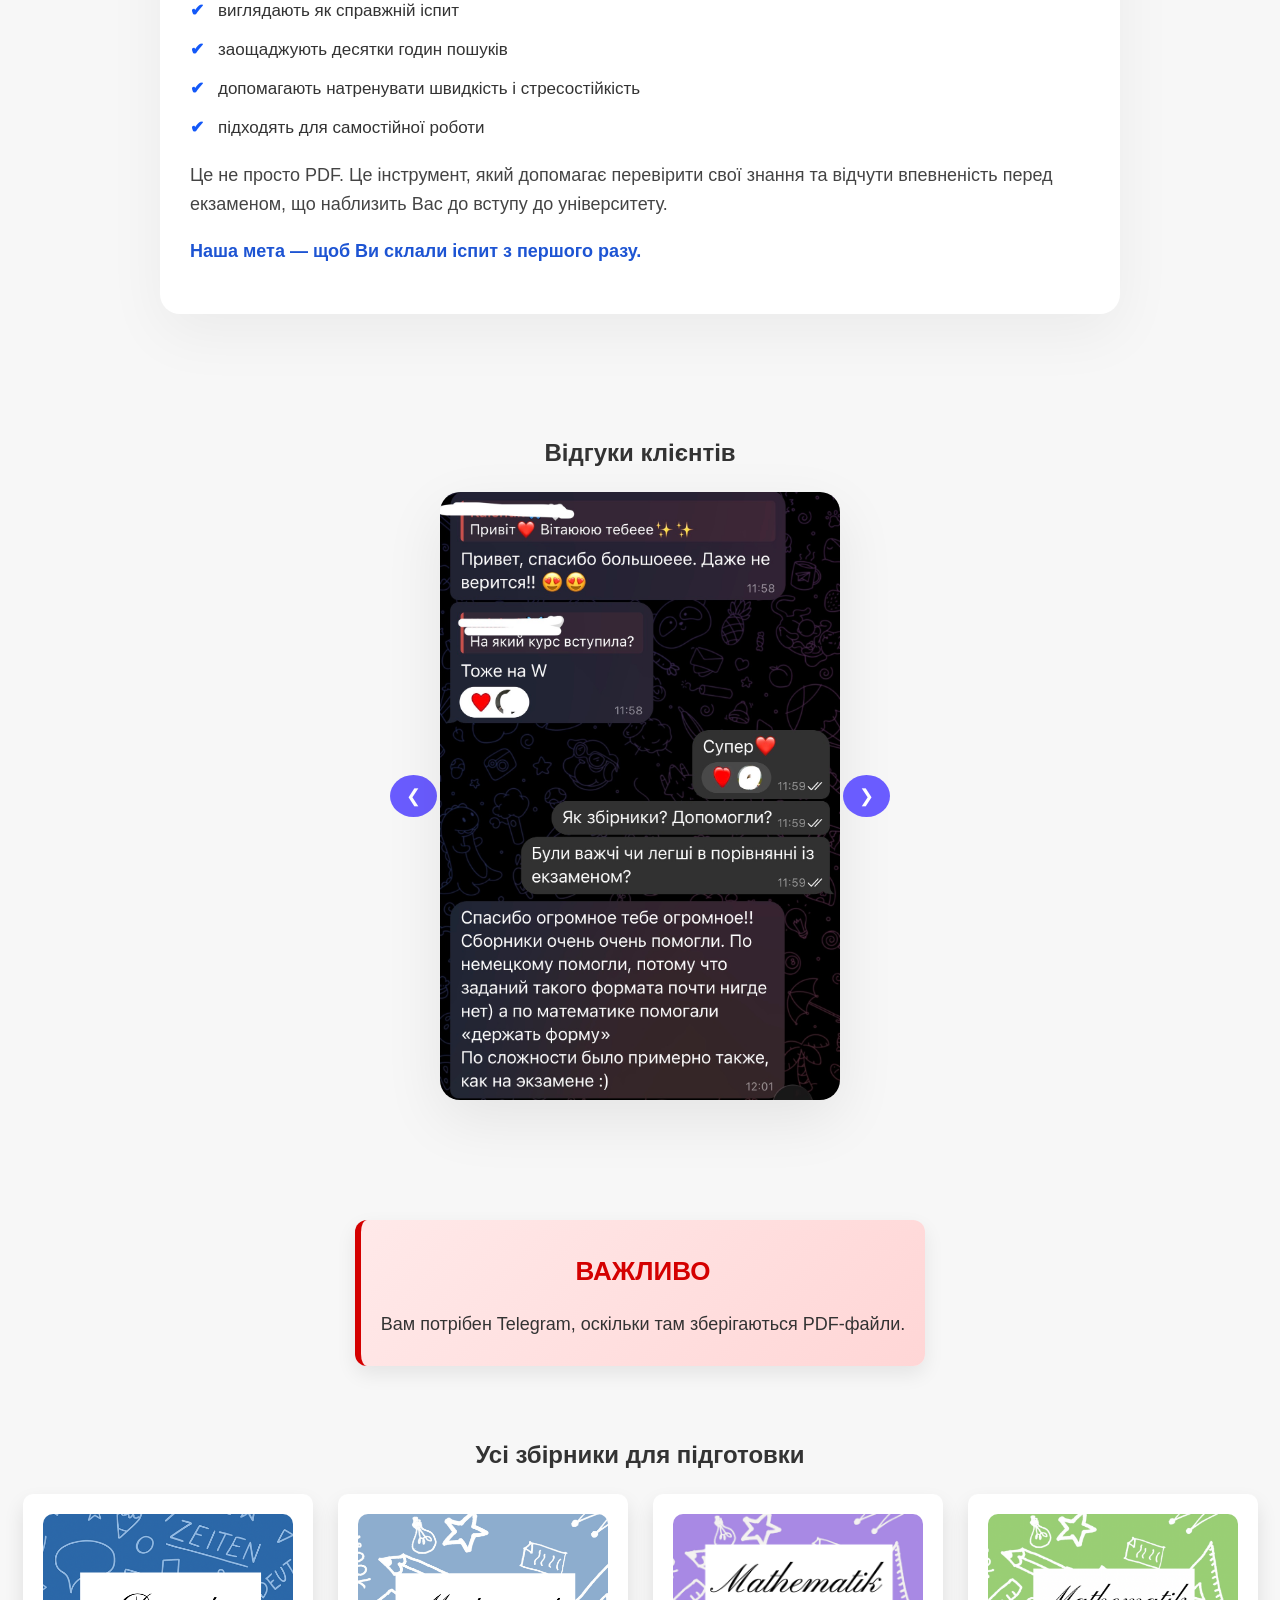
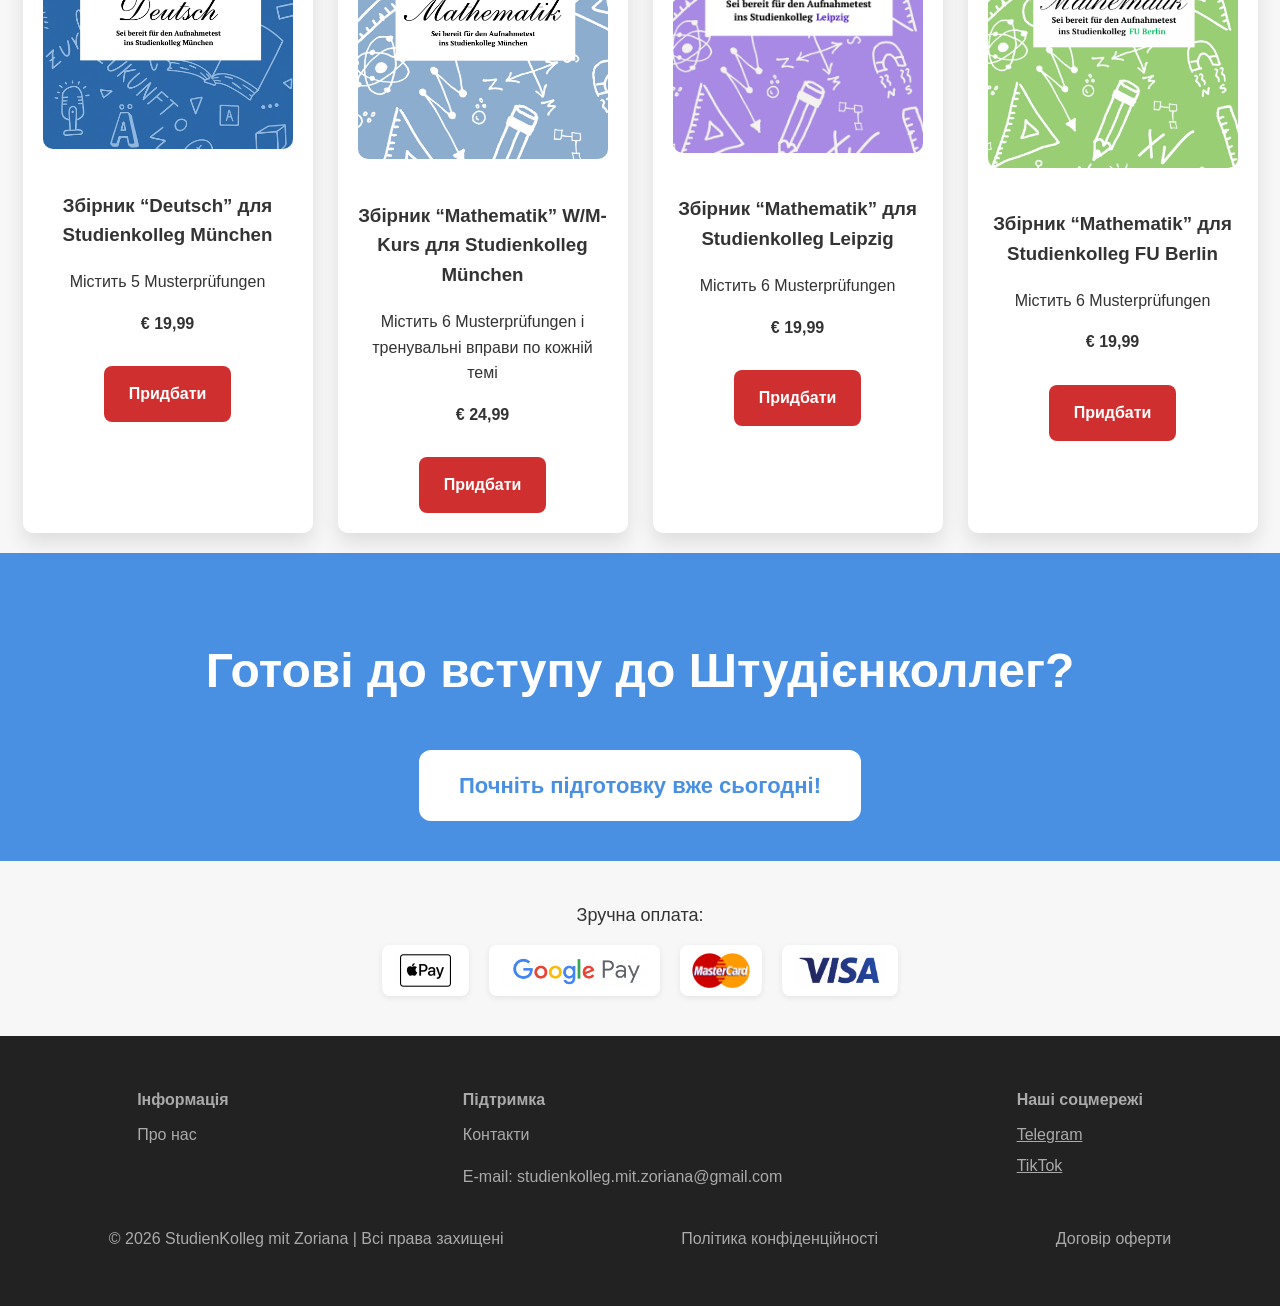
==== commit 38c5b33d: "Add files via upload" ====
--- a/index.html
+++ b/index.html
@@ -138,7 +138,7 @@
           </h3>
           <p class="product-desc-1">Містить 5 Musterprüfungen</p>
           <p class="price">€ 19,99</p>
-          <a href="ТУТ_БУДЕ_STRIPE_LINK" class="btn-buy">Придбати</a>
+          <a href="/studienkolleg-shop/privacy-policy.html" class="btn-buy">Придбати</a>
         </div>
 
         <div class="card">
@@ -150,7 +150,7 @@
             Містить 6 Musterprüfungen і тренувальні вправи по кожній темі
           </p>
           <p class="price">€ 24,99</p>
-          <a href="ТУТ_БУДЕ_STRIPE_LINK" class="btn-buy">Придбати</a>
+          <a href="/studienkolleg-shop/privacy-policy.html" class="btn-buy">Придбати</a>
         </div>
         
 
@@ -162,7 +162,7 @@
           </h3>
           <p class="product-desc-3">Містить 6 Musterprüfungen</p>
           <p class="price">€ 19,99</p>
-          <a href="ТУТ_БУДЕ_STRIPE_LINK" class="btn-buy">Придбати</a>
+          <a href="/studienkolleg-shop/privacy-policy.html" class="btn-buy">Придбати</a>
         </div>
         <div class="card">
           <img src="img/matheberlinfu.png" alt="MatheLeipzig" />
@@ -171,7 +171,7 @@
           </h3>
           <p class="product-desc-4">Містить 6 Musterprüfungen</p>
           <p class="price">€ 19,99</p>
-          <a href="ТУТ_БУДЕ_STRIPE_LINK" class="btn-buy">Придбати</a>
+          <a href="/studienkolleg-shop/privacy-policy.html" class="btn-buy">Придбати</a>
         </div>
       </div>
 
@@ -223,10 +223,15 @@
           >
         </div>
       </div>
-
-      <p class="footer-copy">
-        © 2026 StudienKolleg mit Zoriana | Всі права захищені
-      </p>
+      <div class="footer-bottom">
+        <div class="footer-links">
+          <a class="footer-copy">
+            © 2026 StudienKolleg mit Zoriana | Всі права захищені
+          </a> 
+          <a href="/studienkolleg-shop/privacy-policy.html">Політика конфіденційності</a>
+          <a href="terms-of-service.html">Договір оферти</a>
+        </div>
+      </div>
     </footer>
 
     <script src="script.js"></script>
--- a/style.css
+++ b/style.css
@@ -486,5 +486,44 @@
     margin: 60px 20px;
     padding: 30px;
   }
-
+  .footer-bottom {
+    display: flex;
+    flex-direction: column;
+    align-items: center;
+    text-align: center;
+    padding: 20px;
+    border-top: 1px solid #eee;
+  }
+  
+  .footer-copy {
+    font-size: 14px;
+    color: #777;
+    margin-bottom: 10px;
+  }
+  
+  .footer-links {
+    display: flex;
+    gap: 15px;
+    flex-wrap: wrap;
+    justify-content: center;
+  }
+  
+  .footer-links a {
+    color: #777;
+    text-decoration: none;
+    font-size: 14px;
+    transition: color 0.2s;
+  }
+  
+  .footer-links a:hover {
+    color: #000;
+  }
+  
+  /* 📱 Телефон */
+  @media (max-width: 600px) {
+    .footer-links {
+      flex-direction: column;
+      gap: 8px;
+    }
+  }
 }
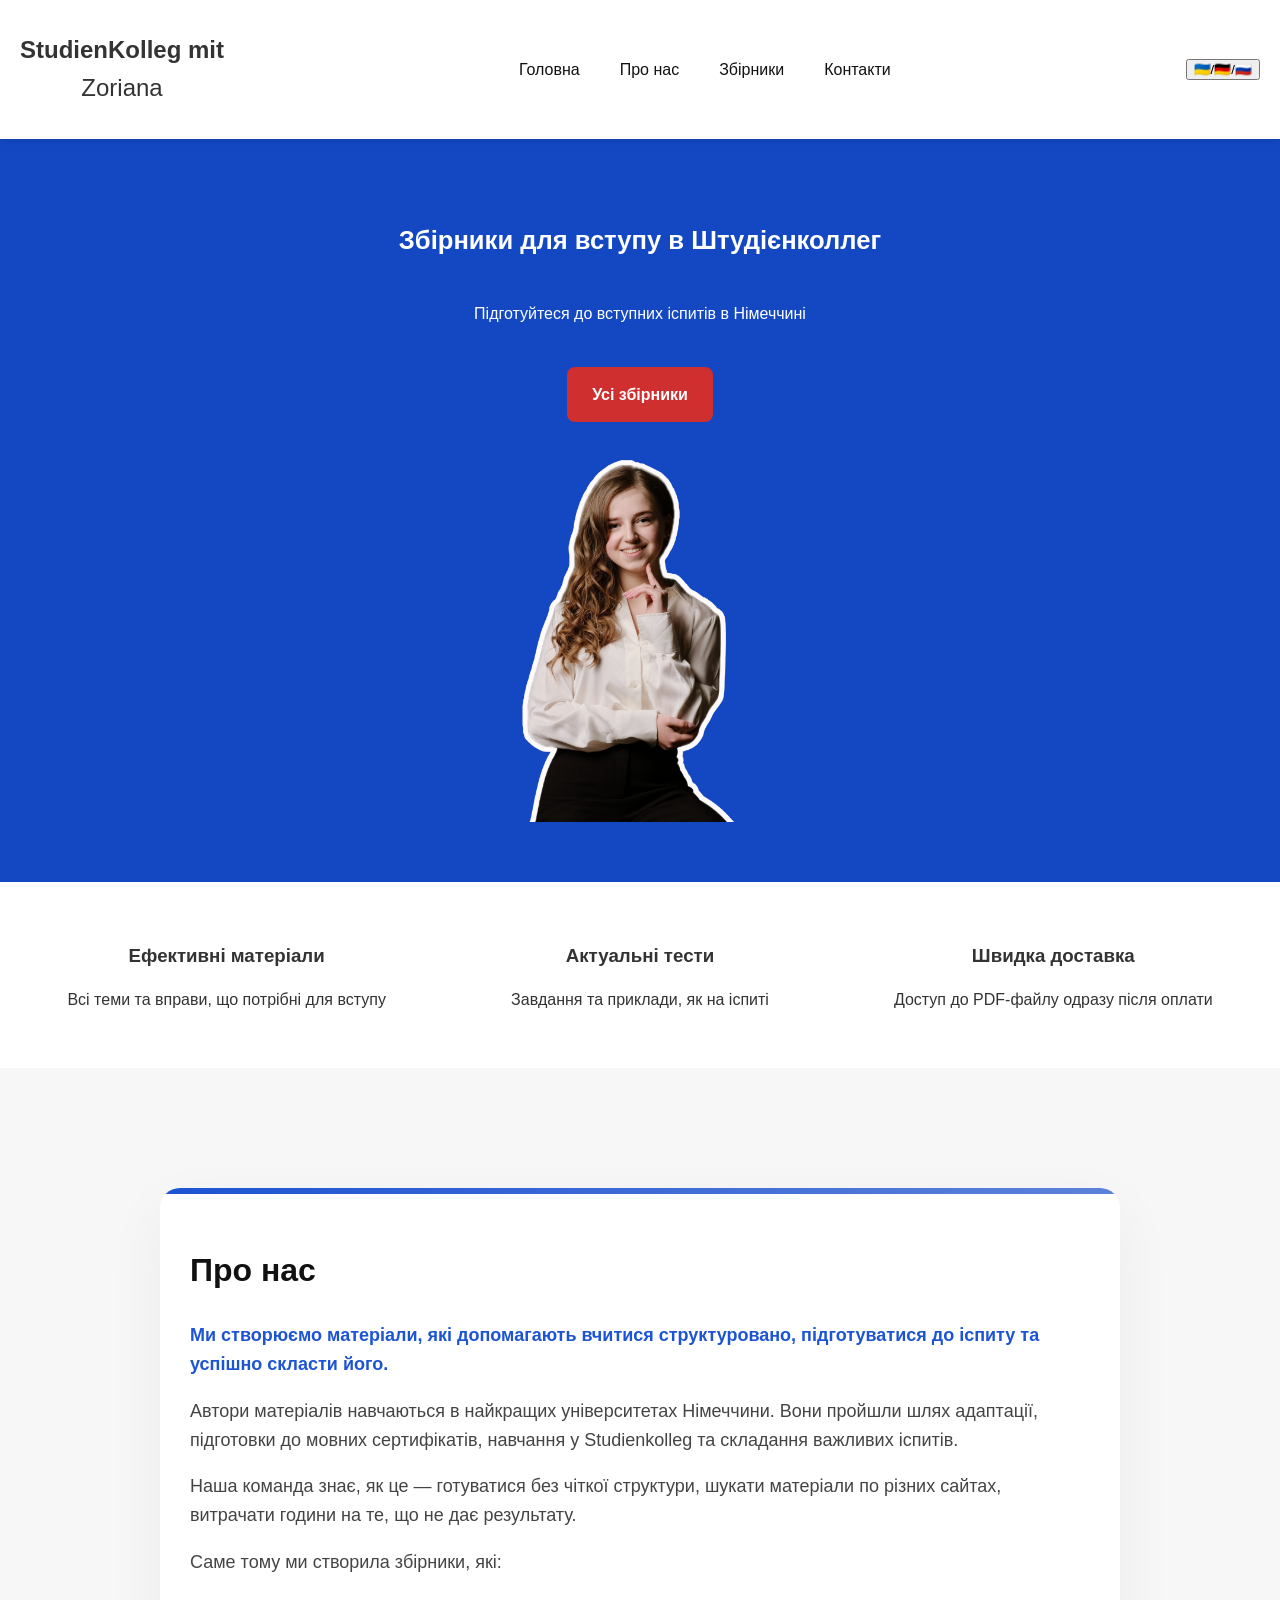
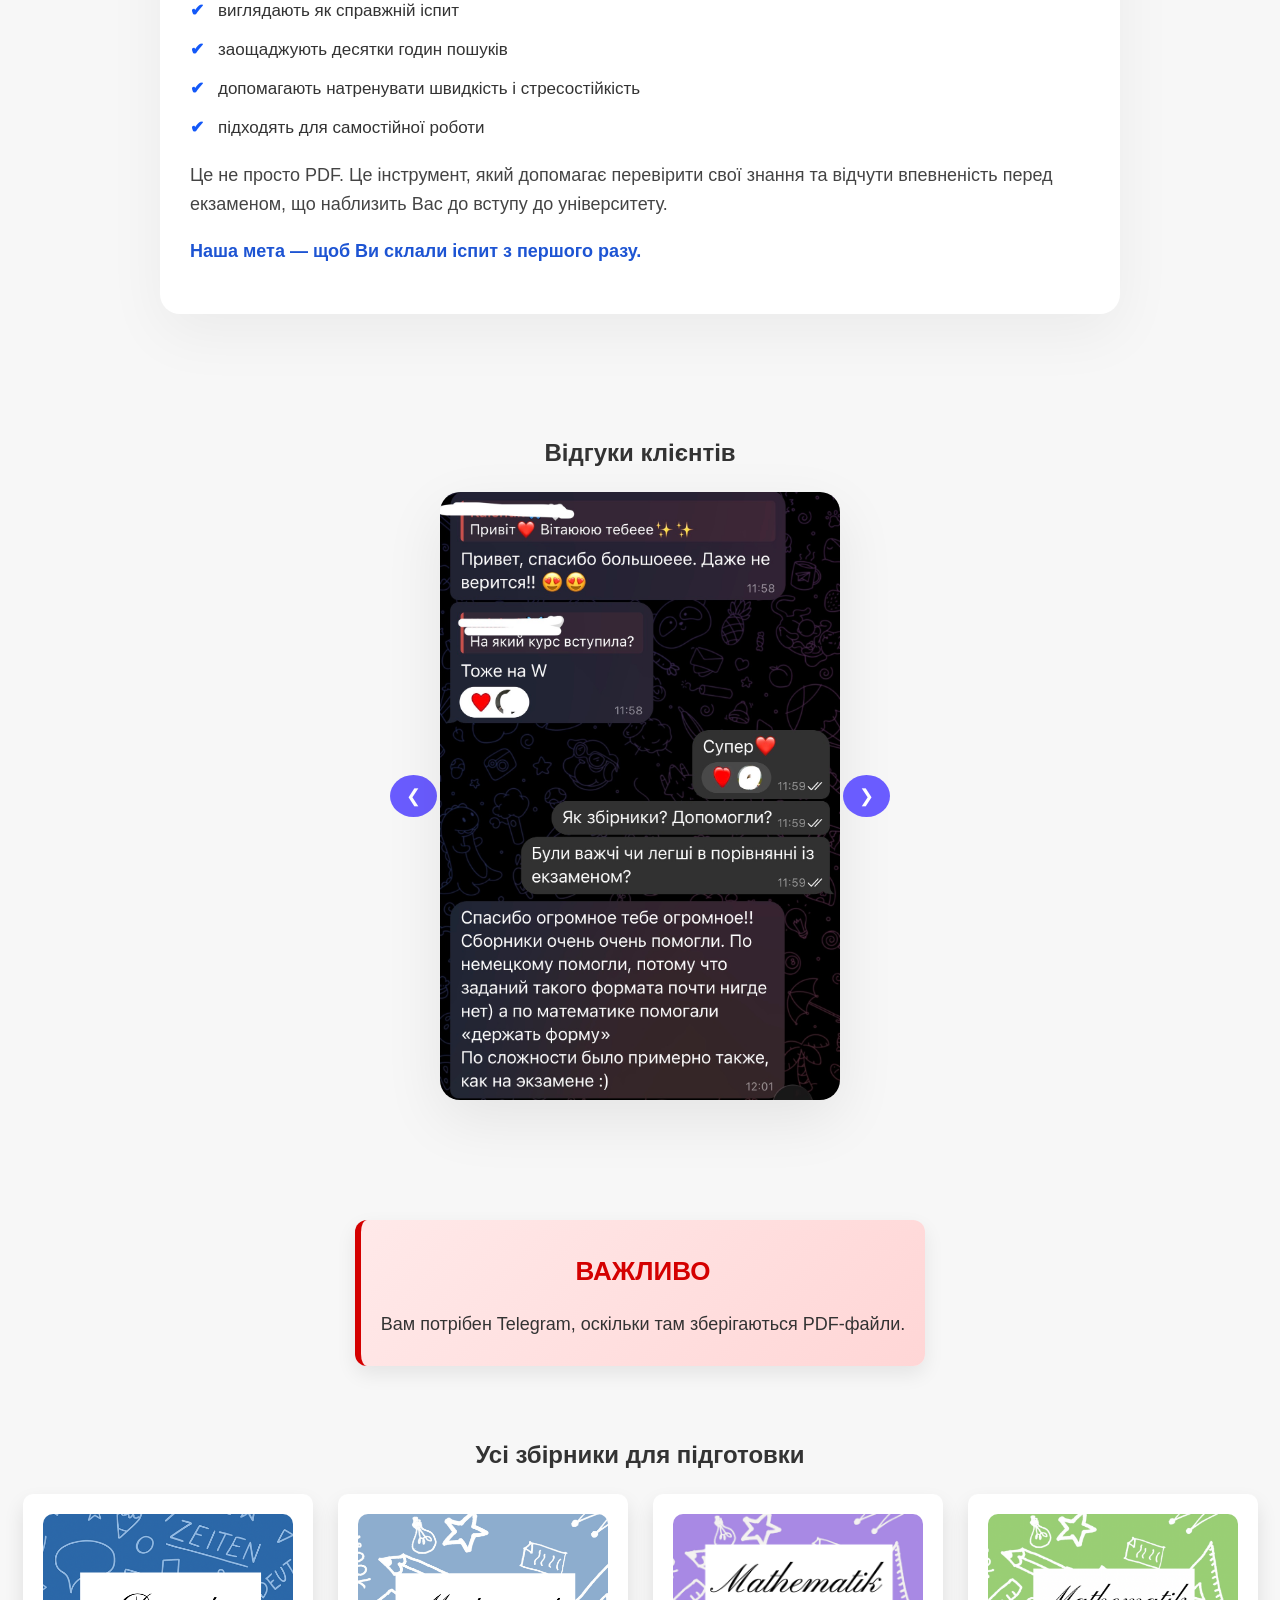
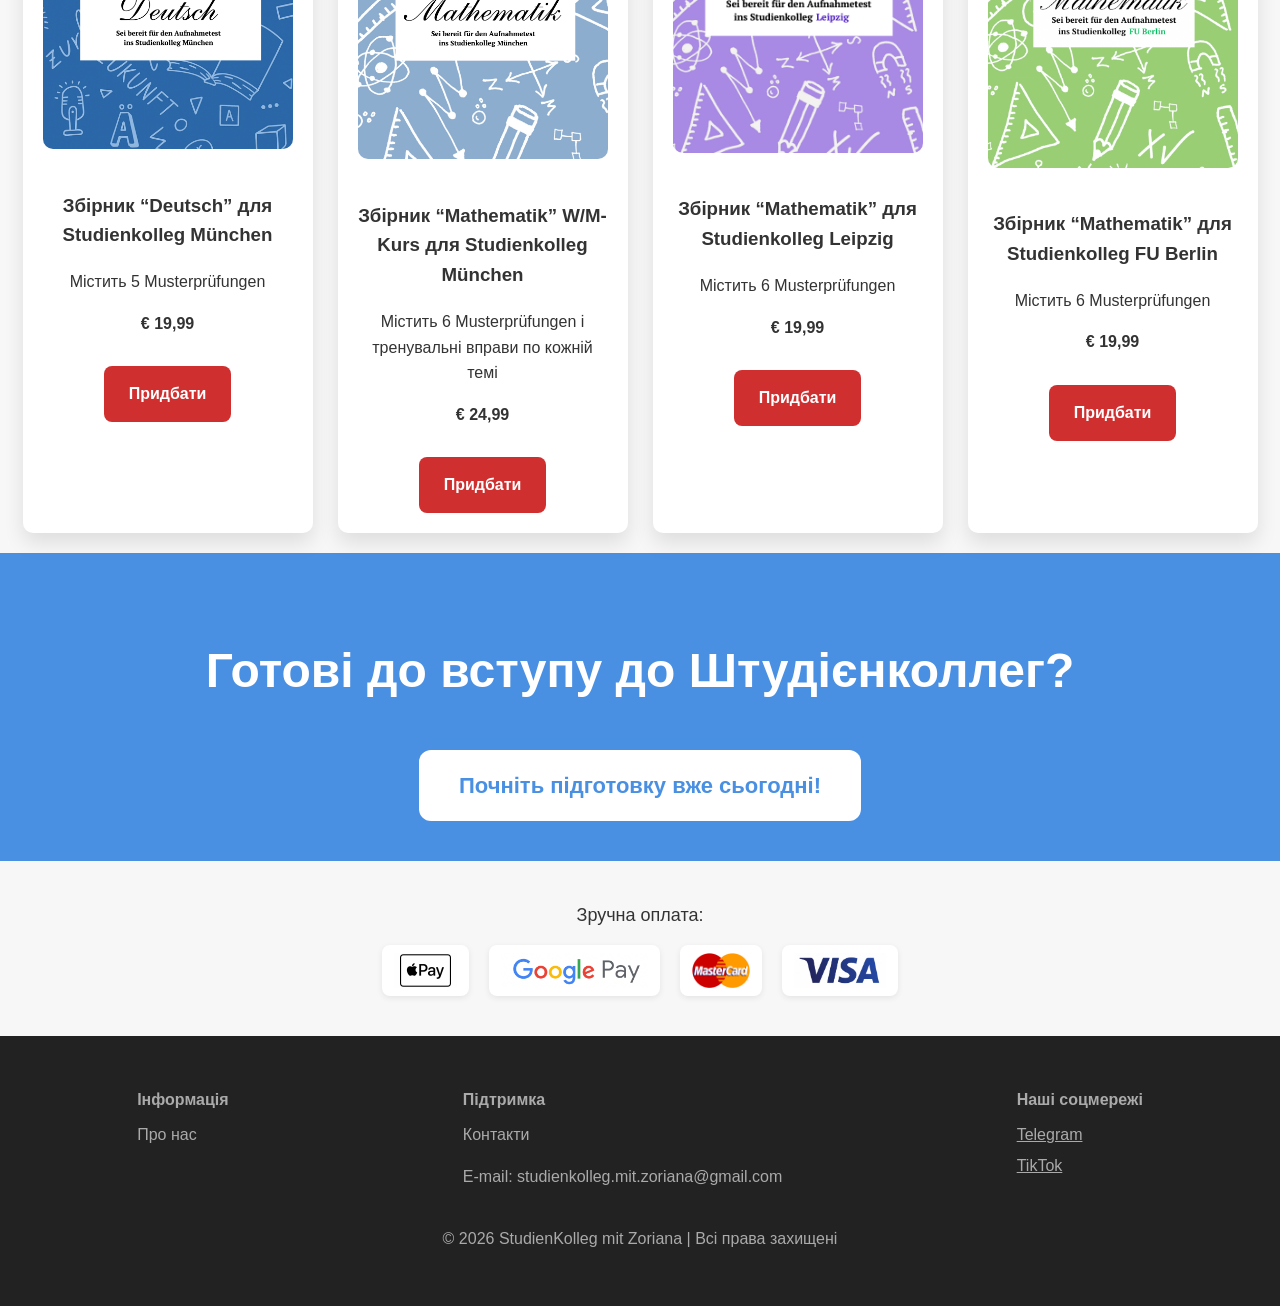
==== commit 6148bc44: "Add files via upload" ====
--- a/index.html
+++ b/index.html
@@ -138,7 +138,7 @@
           </h3>
           <p class="product-desc-1">Містить 5 Musterprüfungen</p>
           <p class="price">€ 19,99</p>
-          <a href="/studienkolleg-shop/privacy-policy.html" class="btn-buy">Придбати</a>
+          <a href="/privacy-policy.html" class="btn-buy">Придбати</a>
         </div>
 
         <div class="card">
@@ -150,7 +150,7 @@
             Містить 6 Musterprüfungen і тренувальні вправи по кожній темі
           </p>
           <p class="price">€ 24,99</p>
-          <a href="/studienkolleg-shop/privacy-policy.html" class="btn-buy">Придбати</a>
+          <a href="/privacy-policy.html" class="btn-buy">Придбати</a>
         </div>
         
 
@@ -162,7 +162,7 @@
           </h3>
           <p class="product-desc-3">Містить 6 Musterprüfungen</p>
           <p class="price">€ 19,99</p>
-          <a href="/studienkolleg-shop/privacy-policy.html" class="btn-buy">Придбати</a>
+          <a href="/privacy-policy.html" class="btn-buy">Придбати</a>
         </div>
         <div class="card">
           <img src="img/matheberlinfu.png" alt="MatheLeipzig" />
@@ -171,7 +171,7 @@
           </h3>
           <p class="product-desc-4">Містить 6 Musterprüfungen</p>
           <p class="price">€ 19,99</p>
-          <a href="/studienkolleg-shop/privacy-policy.html" class="btn-buy">Придбати</a>
+          <a href="/privacy-policy.html" class="btn-buy">Придбати</a>
         </div>
       </div>
 
@@ -228,8 +228,6 @@
           <a class="footer-copy">
             © 2026 StudienKolleg mit Zoriana | Всі права захищені
           </a> 
-          <a href="/studienkolleg-shop/privacy-policy.html">Політика конфіденційності</a>
-          <a href="terms-of-service.html">Договір оферти</a>
         </div>
       </div>
     </footer>
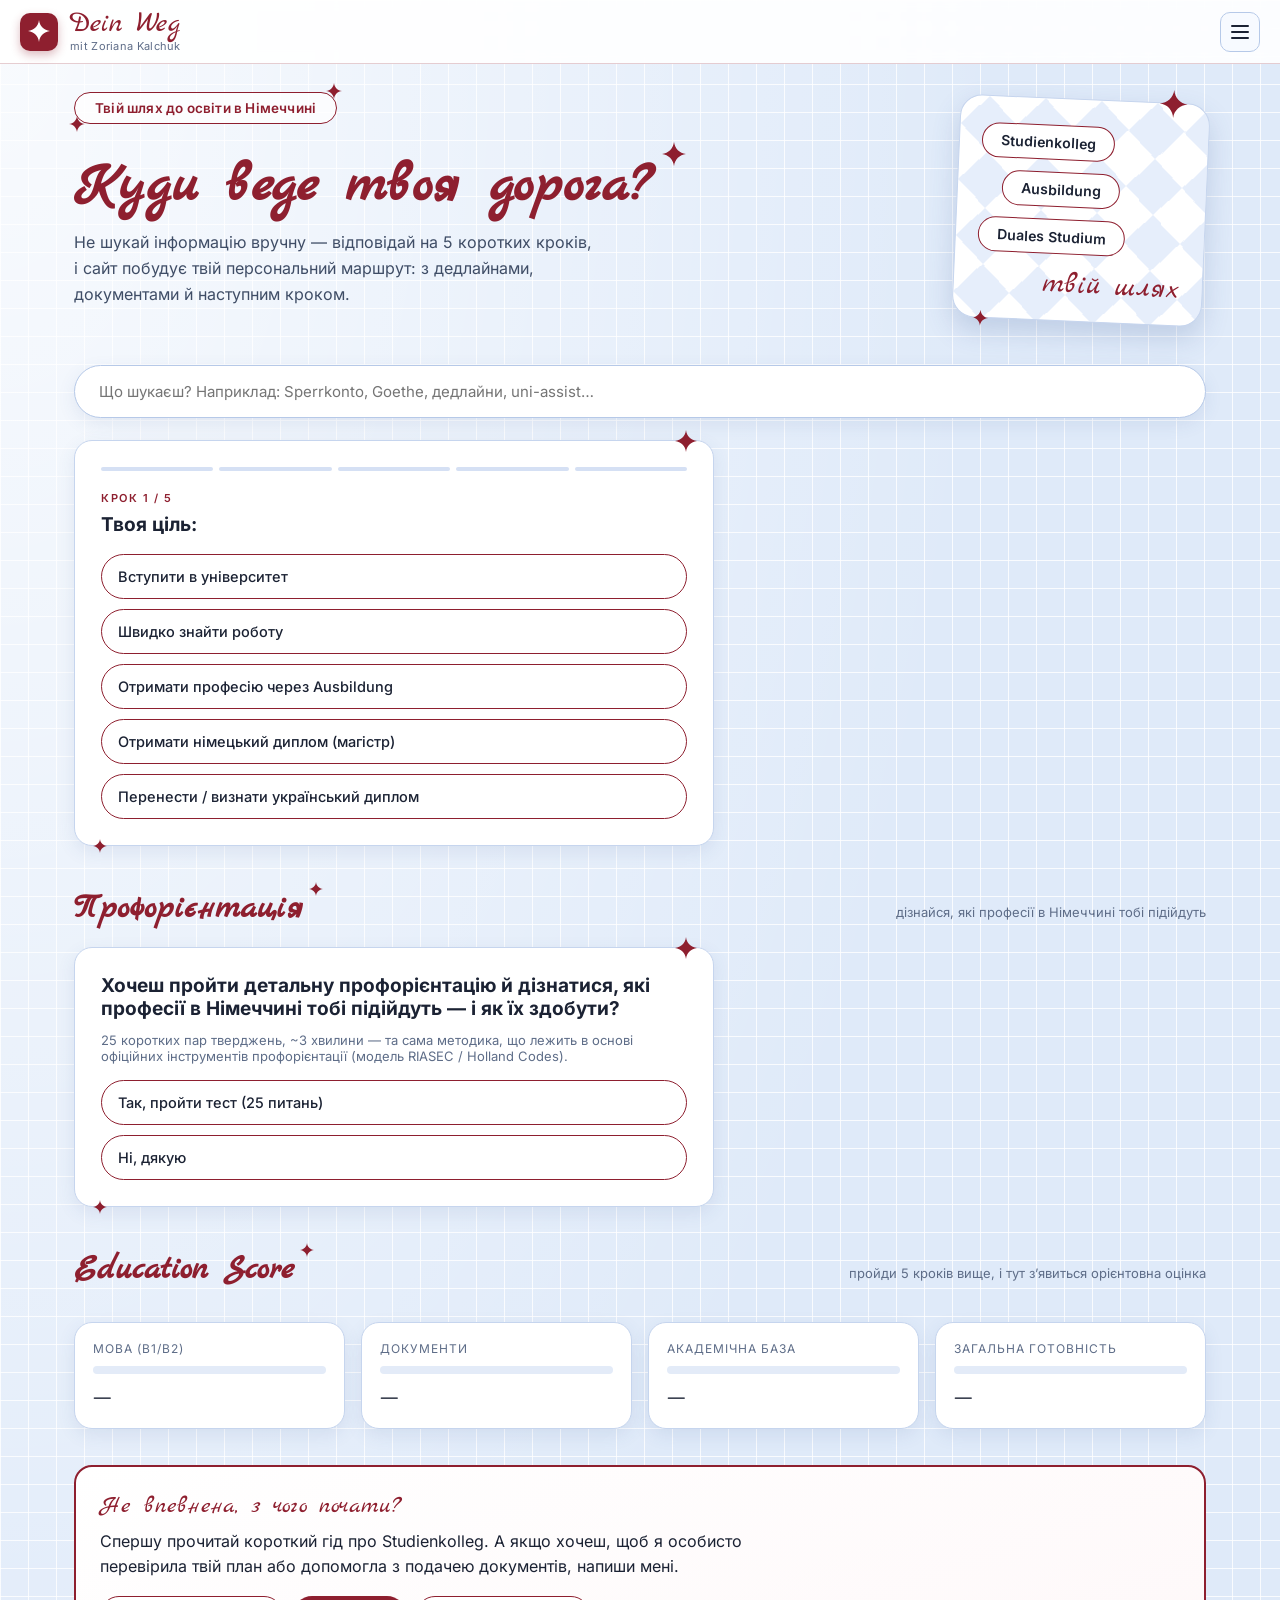
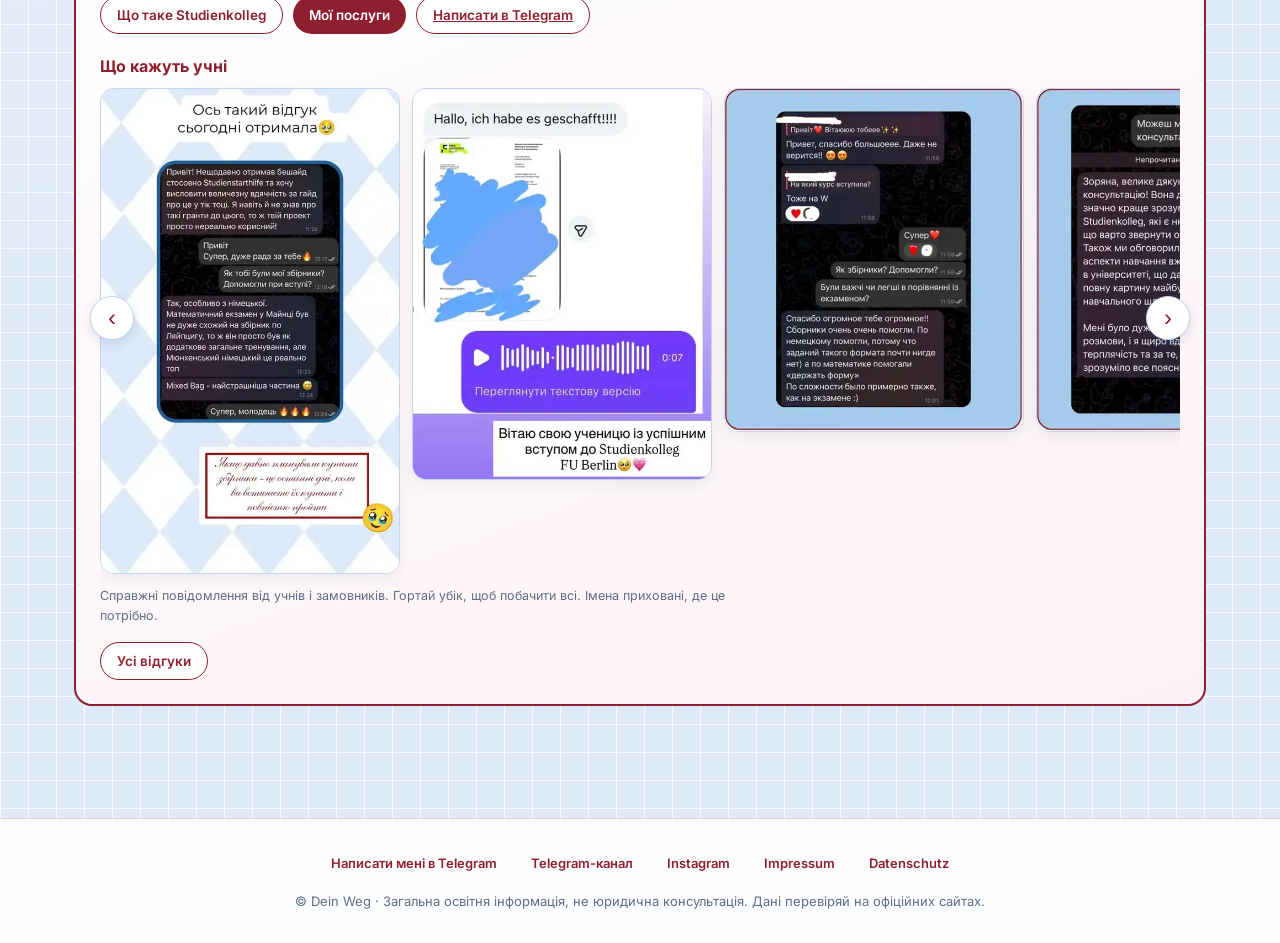
==== commit c010acd4: "Rename dein-weg-final.html to index.html" ====
--- a/index.html
+++ b/index.html
@@ -1,237 +1,4740 @@
 <!DOCTYPE html>
 <html lang="uk">
-  <head>
-    <meta charset="UTF-8" />
-    <meta name="viewport" content="width=device-width, initial-scale=1.0" />
-    <title>Studienkolleg mit Zoriana</title>
-    <link rel="stylesheet" href="style.css" />
-  </head>
-  <body>
-    <!-- Header -->
-    <header>
-      <div class="container header-container">
-        <h1 class="logo">StudienKolleg mit <span>Zoriana</span></h1>
-        <nav class="nav-list">
-          <a class="home" href="index.html">Головна</a>
-          <a class="about" href="#aboutUs">Про нас</a>
-          <a class="books" href="#books">Збірники</a>
-          <a class="contact" href="#">Контакти</a>
-        </nav>
-        <div class="lang-cart">
-          <button onclick="switchLanguage()">🇺🇦/🇩🇪/🇷🇺</button>
-          <span class="cart">🛒</span>
+<head>
+<meta charset="UTF-8">
+<meta name="viewport" content="width=device-width, initial-scale=1.0, viewport-fit=cover">
+<title>Dein Weg: вступ до Німеччини, Studienkolleg</title>
+<meta name="description" content="Dein Weg: безкоштовний навігатор для українців, які хочуть вчитися в Німеччині. Studienkolleg, Ausbildung, Duales Studium: маршрут, документи, дедлайни й особиста допомога від випускниці Studienkolleg München.">
+<meta name="theme-color" content="#8e1f2f">
+<meta property="og:type" content="website">
+<meta property="og:locale" content="uk_UA">
+<meta property="og:site_name" content="Dein Weg">
+<meta property="og:title" content="Dein Weg: вступ до Німеччини, Studienkolleg">
+<meta property="og:description" content="Персональний маршрут, документи, дедлайни Studienkolleg і допомога з вступом від випускниці Studienkolleg München.">
+<meta name="twitter:card" content="summary">
+<link rel="icon" href="data:image/svg+xml,%3Csvg xmlns='http://www.w3.org/2000/svg' viewBox='0 0 64 64'%3E%3Crect width='64' height='64' rx='14' fill='%238e1f2f'/%3E%3Cpath d='M32 10l5 17 17 5-17 5-5 17-5-17-17-5 17-5z' fill='%23fff'/%3E%3C/svg%3E">
+<style>
+/* Шрифти вбудовано локально (SIL OFL): Inter, Marck Script, Fraunces. Зовнішні сервери не викликаються. */
+@font-face{font-family:'Inter';font-style:normal;font-weight:400;font-display:swap;src:url([data-uri]) format('woff2');unicode-range:U+0301,U+0400-045F,U+0490-0491,U+04B0-04B1,U+2116;}
+@font-face{font-family:'Inter';font-style:normal;font-weight:400;font-display:swap;src:url([data-uri]) format('woff2');unicode-range:U+0000-00FF,U+0131,U+0152-0153,U+02BB-02BC,U+02C6,U+02DA,U+02DC,U+2000-206F,U+2074,U+20AC,U+2122,U+2191,U+2193,U+2212,U+2215,U+FEFF,U+FFFD;}
+@font-face{font-family:'Inter';font-style:normal;font-weight:500;font-display:swap;src:url([data-uri]) format('woff2');unicode-range:U+0301,U+0400-045F,U+0490-0491,U+04B0-04B1,U+2116;}
+@font-face{font-family:'Inter';font-style:normal;font-weight:500;font-display:swap;src:url([data-uri]) format('woff2');unicode-range:U+0000-00FF,U+0131,U+0152-0153,U+02BB-02BC,U+02C6,U+02DA,U+02DC,U+2000-206F,U+2074,U+20AC,U+2122,U+2191,U+2193,U+2212,U+2215,U+FEFF,U+FFFD;}
+@font-face{font-family:'Inter';font-style:normal;font-weight:600;font-display:swap;src:url([data-uri]) format('woff2');unicode-range:U+0301,U+0400-045F,U+0490-0491,U+04B0-04B1,U+2116;}
+@font-face{font-family:'Inter';font-style:normal;font-weight:600;font-display:swap;src:url([data-uri]) format('woff2');unicode-range:U+0000-00FF,U+0131,U+0152-0153,U+02BB-02BC,U+02C6,U+02DA,U+02DC,U+2000-206F,U+2074,U+20AC,U+2122,U+2191,U+2193,U+2212,U+2215,U+FEFF,U+FFFD;}
+@font-face{font-family:'Inter';font-style:normal;font-weight:700;font-display:swap;src:url([data-uri]) format('woff2');unicode-range:U+0301,U+0400-045F,U+0490-0491,U+04B0-04B1,U+2116;}
+@font-face{font-family:'Inter';font-style:normal;font-weight:700;font-display:swap;src:url([data-uri]) format('woff2');unicode-range:U+0000-00FF,U+0131,U+0152-0153,U+02BB-02BC,U+02C6,U+02DA,U+02DC,U+2000-206F,U+2074,U+20AC,U+2122,U+2191,U+2193,U+2212,U+2215,U+FEFF,U+FFFD;}
+@font-face{font-family:'Marck Script';font-style:normal;font-weight:400;font-display:swap;src:url([data-uri]) format('woff2');unicode-range:U+0301,U+0400-045F,U+0490-0491,U+04B0-04B1,U+2116;}
+@font-face{font-family:'Marck Script';font-style:normal;font-weight:400;font-display:swap;src:url([data-uri]) format('woff2');unicode-range:U+0000-00FF,U+0131,U+0152-0153,U+02BB-02BC,U+02C6,U+02DA,U+02DC,U+2000-206F,U+2074,U+20AC,U+2122,U+2191,U+2193,U+2212,U+2215,U+FEFF,U+FFFD;}
+@font-face{font-family:'Fraunces';font-style:normal;font-weight:400;font-display:swap;src:url([data-uri]) format('woff2');unicode-range:U+0000-00FF,U+0131,U+0152-0153,U+02BB-02BC,U+02C6,U+02DA,U+02DC,U+2000-206F,U+2074,U+20AC,U+2122,U+2191,U+2193,U+2212,U+2215,U+FEFF,U+FFFD;}
+@font-face{font-family:'Fraunces';font-style:normal;font-weight:600;font-display:swap;src:url([data-uri]) format('woff2');unicode-range:U+0000-00FF,U+0131,U+0152-0153,U+02BB-02BC,U+02C6,U+02DA,U+02DC,U+2000-206F,U+2074,U+20AC,U+2122,U+2191,U+2193,U+2212,U+2215,U+FEFF,U+FFFD;}
+@font-face{font-family:'Fraunces';font-style:normal;font-weight:700;font-display:swap;src:url([data-uri]) format('woff2');unicode-range:U+0000-00FF,U+0131,U+0152-0153,U+02BB-02BC,U+02C6,U+02DA,U+02DC,U+2000-206F,U+2074,U+20AC,U+2122,U+2191,U+2193,U+2212,U+2215,U+FEFF,U+FFFD;}
+
+  :root{
+    --ink:#1b2233;
+    --ink-soft:#f7faff;
+    --ink-soft2:#e9f0fc;
+    --parchment:#ffffff;
+    --parchment-dim:#eef3fc;
+    --gold:#5e1420;
+    --gold-bright:#8e1f2f;
+    --trail:#7d9fdc;
+    --trail-bright:#a9c4ee;
+    --text:#1b2233;
+    --muted:#5e6d88;
+    --danger:#b3263e;
+    --radius:18px;
+    --bg:#dfeaf9;
+    --grid:rgba(255,255,255,.82);
+    --script:'Marck Script','Segoe Script','Brush Script MT',cursive;
+    --star:url("data:image/svg+xml,%3Csvg xmlns='http://www.w3.org/2000/svg' viewBox='0 0 24 24'%3E%3Cpath fill='%238e1f2f' d='M12 0c.7 6.6 5.4 11.3 12 12-6.6.7-11.3 5.4-12 12-.7-6.6-5.4-11.3-12-12C6.6 11.3 11.3 6.6 12 0z'/%3E%3C/svg%3E");
+    --star-w:url("data:image/svg+xml,%3Csvg xmlns='http://www.w3.org/2000/svg' viewBox='0 0 24 24'%3E%3Cpath fill='%23ffffff' d='M12 0c.7 6.6 5.4 11.3 12 12-6.6.7-11.3 5.4-12 12-.7-6.6-5.4-11.3-12-12C6.6 11.3 11.3 6.6 12 0z'/%3E%3C/svg%3E");
+    --argyle:url("data:image/svg+xml,%3Csvg xmlns='http://www.w3.org/2000/svg' width='56' height='56'%3E%3Cpath d='M28 0 56 28 28 56 0 28z' fill='%23e6eefb'/%3E%3C/svg%3E");
+  }
+  *{box-sizing:border-box;}
+  html{-webkit-text-size-adjust:100%;}
+  body{
+    margin:0;overflow-x:hidden;
+    background:radial-gradient(ellipse at top left, #eaf5fc 0%, #ffffff 55%, #ffffff 100%);
+    color:var(--text);
+    font-family:'Inter',sans-serif;
+    min-height:100vh;
+  }
+  h1,h2,h3,.display{font-family:'Fraunces',serif;}
+  #orientation-box,#detail-panel,#scenarios-content,#orientation-deep{scroll-margin-top:76px;}
+  .nav-toggle,.map-swipe-hint,.map-swipe-hint{display:none;}
+  a{color:inherit;}
+
+  header{
+    display:flex;align-items:center;justify-content:space-between;
+    padding:20px 32px;border-bottom:1px solid #c6d5ee;
+    position:sticky;top:0;background:rgba(255,255,255,0.92);backdrop-filter:blur(6px);z-index:20;
+  }
+  .brand{display:flex;align-items:center;gap:12px;}
+  .brand-mark{
+    width:38px;height:38px;border-radius:10px;
+    background:linear-gradient(135deg,var(--gold),var(--trail));
+    display:flex;align-items:center;justify-content:center;font-weight:700;color:#fff;font-family:'Fraunces',serif;
+  }
+  .brand-title{font-size:19px;font-weight:600;letter-spacing:0.3px;}
+  .brand-sub{font-size:11px;color:var(--muted);letter-spacing:0.3px;text-transform:none;}
+
+  nav{display:flex;gap:4px;flex-wrap:wrap;justify-content:flex-end;}
+  nav button{
+    background:none;border:none;color:var(--muted);font-family:'Inter';font-size:13.5px;font-weight:500;
+    padding:9px 13px;border-radius:8px;cursor:pointer;transition:all .15s;white-space:nowrap;
+  }
+  nav button:hover{color:var(--text);background:var(--ink-soft);}
+  nav button.active{color:#fff;background:var(--gold-bright);font-weight:600;}
+
+  main{max-width:1180px;margin:0 auto;padding:36px 32px 80px;}
+  .view{display:none;animation:fade .25s ease;}
+  .view.active{display:block;}
+  @keyframes fade{from{opacity:0;transform:translateY(6px);}to{opacity:1;transform:translateY(0);}}
+
+  .hero{margin-bottom:36px;}
+  .eyebrow{color:var(--gold-bright);font-size:12px;letter-spacing:2px;text-transform:uppercase;font-weight:600;margin-bottom:10px;}
+  .hero h1{font-size:38px;margin:0 0 10px;font-weight:600;}
+  .hero p{color:var(--muted);font-size:15px;max-width:520px;line-height:1.6;margin:0 0 22px;}
+
+  .search-bar{
+    display:flex;gap:10px;background:var(--ink-soft);border:1px solid #b6c9e8;border-radius:12px;padding:8px;max-width:560px;
+  }
+  .search-bar input{
+    flex:1;background:none;border:none;color:var(--text);font-size:15px;padding:10px 12px;outline:none;font-family:'Inter';
+  }
+  .search-bar button{
+    background:var(--gold-bright);color:#fff;border:none;border-radius:8px;padding:10px 20px;font-weight:600;cursor:pointer;
+  }
+
+  .score-grid{display:grid;grid-template-columns:repeat(auto-fit,minmax(190px,1fr));gap:16px;margin-top:32px;}
+  .score-card{background:var(--ink-soft);border:1px solid #c6d5ee;border-radius:var(--radius);padding:18px;}
+  .score-card .label{font-size:12px;color:var(--muted);text-transform:uppercase;letter-spacing:1px;margin-bottom:10px;}
+  .bar-track{height:8px;background:#d8e3f5;border-radius:6px;overflow:hidden;margin-bottom:8px;}
+  .bar-fill{height:100%;background:linear-gradient(90deg,var(--trail),var(--trail-bright));border-radius:6px;}
+  .score-value{font-size:22px;font-weight:600;font-family:'Fraunces',serif;}
+
+  .section-title{display:flex;align-items:baseline;justify-content:space-between;margin-bottom:18px;}
+  .section-title h2,.section-title h1{font-size:22px;margin:0;font-weight:600;}
+  .hint{font-size:13px;color:var(--muted);}
+
+  /* ROUTE MAP */
+  #map-container{
+    position:relative;background:var(--ink-soft);border:1px solid #c6d5ee;border-radius:var(--radius);
+    padding:40px 24px;overflow-x:auto;overflow-y:auto;min-height:620px;max-height:78vh;
+  }
+  #map-svg{position:absolute;top:0;left:0;pointer-events:none;}
+  .columns{display:flex;gap:70px;position:relative;z-index:1;min-width:900px;}
+  .column{display:flex;flex-direction:column;gap:28px;justify-content:center;min-width:170px;}
+  .node{
+    background:var(--parchment);color:var(--ink);border-radius:10px;padding:12px 14px;cursor:pointer;
+    border:2px solid transparent;font-size:13.5px;font-weight:600;text-align:center;
+    box-shadow:0 3px 10px rgba(0,0,0,0.25);transition:transform .15s, border-color .15s;
+  }
+  .node:hover{transform:translateY(-2px);}
+  .node.rec-green{box-shadow:0 0 0 2px var(--trail-bright), 0 3px 10px rgba(0,0,0,0.25);}
+  .node.rec-yellow{box-shadow:0 0 0 2px var(--gold-bright), 0 3px 10px rgba(0,0,0,0.25);}
+  .node.rec-red{box-shadow:0 0 0 2px var(--danger), 0 3px 10px rgba(0,0,0,0.25);}
+  .node.rec-dim{opacity:.4;}
+  .node .tag{display:block;font-size:10px;font-weight:500;color:#5e6d88;margin-top:3px;text-transform:uppercase;letter-spacing:0.5px;}
+
+  .map-legend{display:flex;gap:18px;margin-top:18px;font-size:12.5px;color:var(--muted);flex-wrap:wrap;}
+  .map-legend span{display:flex;align-items:center;gap:6px;}
+  .dot{width:9px;height:9px;border-radius:50%;display:inline-block;}
+
+  /* DETAIL PANEL */
+  #detail-panel{
+    margin-top:22px;background:var(--ink-soft2);border-radius:var(--radius);padding:22px 26px;
+    display:none;border:1px solid #a5bde3;
+  }
+  #detail-panel.show{display:block;}
+  #detail-panel h3{margin:0 0 6px;font-size:19px;}
+  #detail-panel .meta-row{display:flex;gap:26px;flex-wrap:wrap;margin:14px 0;}
+  #detail-panel .meta-item .k{font-size:11px;color:var(--muted);text-transform:uppercase;letter-spacing:1px;}
+  #detail-panel .meta-item .v{font-size:16px;font-weight:600;font-family:'Fraunces',serif;}
+  #detail-panel p{color:#2f3b52;line-height:1.6;font-size:14px;}
+  .option-list{display:flex;flex-direction:column;gap:10px;margin:16px 0;}
+  .option-item{background:var(--ink-soft);border:1px solid #c6d5ee;border-radius:10px;padding:12px 14px;}
+  .option-head{display:flex;align-items:center;justify-content:space-between;gap:10px;margin-bottom:4px;}
+  .option-name{font-weight:600;font-size:14px;}
+  .option-type{font-size:11px;color:var(--gold-bright);text-transform:uppercase;letter-spacing:0.5px;white-space:nowrap;}
+  .option-desc{font-size:13px;color:#3f4d66;line-height:1.5;}
+  .dualdip-item{overflow-wrap:anywhere;}
+  .dualdip-item .option-name{
+    display:block;font-weight:600;font-size:clamp(12px,2.6vw,14px);line-height:1.4;
+    overflow-wrap:break-word;word-break:break-word;margin-bottom:4px;
+  }
+  .dualdip-item .option-type{
+    display:block;font-size:clamp(10px,2.2vw,11px);color:var(--gold-bright);text-transform:uppercase;
+    letter-spacing:0.5px;white-space:normal;overflow-wrap:break-word;word-break:break-word;margin-bottom:8px;
+  }
+  .dualdip-item .option-desc{overflow-wrap:break-word;word-break:break-word;}
+  .option-item.sk-item{cursor:pointer;transition:border-color .15s;}
+  .option-item.sk-item:hover{border-color:var(--gold-bright);}
+  .exam-link-btn{
+    display:inline-block;margin-top:8px;background:#ffffff;border:1px solid var(--gold-bright);color:var(--gold-bright);
+    border-radius:8px;padding:6px 12px;font-size:12px;font-weight:600;text-decoration:none;transition:all .15s;
+  }
+  .exam-link-btn:hover{background:var(--gold-bright);color:#fff;}
+  .exam-link-fallback{font-size:11px;color:var(--muted);margin-top:4px;user-select:all;word-break:break-all;}
+  .fast-track-box{background:var(--ink-soft2);border:1px solid var(--gold-bright);border-radius:12px;padding:16px 18px;margin:16px 0 22px;}
+  .fast-track-title{font-weight:600;font-size:14.5px;margin-bottom:8px;}
+  .fast-track-box > p{font-size:13.5px;color:#2f3b52;line-height:1.6;margin:0 0 12px;}
+  .fast-track-box .option-item{margin-top:6px;}
+  .uni-lang-section{background:var(--ink-soft2);border:1px solid var(--gold-bright);border-radius:12px;padding:16px 18px;margin:18px 0 6px;}
+  .uni-lang-section > p{font-size:13.5px;color:#2f3b52;line-height:1.6;margin:0 0 12px;}
+  .filter-label{font-size:12px;color:var(--muted);margin:16px 0 8px;text-transform:uppercase;letter-spacing:0.5px;}
+  .filter-row{display:flex;flex-wrap:wrap;gap:7px;margin-bottom:10px;}
+  .filter-chip{
+    background:var(--ink-soft2);border:1px solid #a5bde3;color:var(--text);border-radius:20px;
+    padding:6px 14px;font-size:12.5px;cursor:pointer;font-family:'Inter';transition:all .15s;
+  }
+  .filter-chip:hover{border-color:var(--gold-bright);}
+  .filter-chip.active{background:var(--gold-bright);color:#fff;border-color:var(--gold-bright);font-weight:600;}
+  .btn-row{display:flex;gap:10px;margin-top:10px;flex-wrap:wrap;}
+  .btn{border:none;border-radius:8px;padding:10px 16px;font-weight:600;cursor:pointer;font-size:13.5px;font-family:'Inter';}
+  .btn-gold{background:var(--gold-bright);color:#fff;}
+  .btn-outline{background:none;border:1px solid #8aa7d6;color:var(--text);}
+
+  /* COMPARISON */
+  .empty-box{color:var(--muted);font-size:14px;padding:30px;text-align:center;background:var(--ink-soft);border-radius:var(--radius);border:1px dashed #8aa7d6;}
+
+  /* WIZARD */
+  #wizard-box{background:var(--ink-soft);border:1px solid #c6d5ee;border-radius:var(--radius);padding:26px;max-width:640px;}
+  .wizard-box-style{background:var(--ink-soft);border:1px solid #c6d5ee;border-radius:var(--radius);padding:26px;}
+  .wizard-step-label{font-size:11px;color:var(--gold-bright);text-transform:uppercase;letter-spacing:1.5px;margin-bottom:8px;font-weight:600;}
+  .wizard-question{font-size:19px;font-weight:600;margin-bottom:18px;font-family:'Fraunces',serif;}
+  .wizard-options{display:flex;flex-direction:column;gap:10px;}
+  .wizard-opt{
+    background:var(--ink-soft2);border:1px solid #a5bde3;border-radius:10px;padding:13px 16px;cursor:pointer;
+    font-size:14.5px;transition:all .15s;text-align:left;color:var(--text);font-family:'Inter';
+  }
+  .wizard-opt:hover{border-color:var(--gold-bright);background:#d2e8f5;}
+  .wizard-progress{display:flex;gap:6px;margin-bottom:20px;}
+  .wizard-progress span{height:4px;flex:1;background:#c6d5ee;border-radius:3px;}
+  .wizard-progress span.done{background:var(--gold-bright);}
+  .wizard-back{background:none;border:none;color:var(--muted);font-size:12.5px;cursor:pointer;margin-bottom:10px;padding:0;}
+
+  .profile-card{background:var(--ink-soft);border:1px solid #c6d5ee;border-radius:var(--radius);padding:22px 26px;max-width:640px;display:flex;gap:20px;align-items:center;}
+  .profile-avatar{width:56px;height:56px;border-radius:50%;background:linear-gradient(135deg,var(--gold),var(--trail));flex-shrink:0;}
+  .profile-goal{font-size:17px;font-weight:600;margin-bottom:4px;}
+  .profile-next{font-size:13px;color:var(--muted);}
+  .profile-edit{margin-left:auto;}
+
+  /* TIMELINE (Мій шлях) */
+  .timeline{display:flex;flex-direction:column;gap:0;max-width:520px;}
+  .timeline-item{display:flex;gap:16px;position:relative;padding-bottom:26px;}
+  .timeline-item:last-child{padding-bottom:0;}
+  .timeline-year{width:52px;flex-shrink:0;font-family:'Fraunces',serif;font-weight:600;color:var(--gold-bright);font-size:15px;padding-top:2px;}
+  .timeline-dot-col{display:flex;flex-direction:column;align-items:center;}
+  .timeline-dot{width:12px;height:12px;border-radius:50%;background:var(--trail-bright);flex-shrink:0;margin-top:4px;}
+  .timeline-line{width:2px;flex:1;background:#c6d5ee;margin-top:2px;}
+  .timeline-body{background:var(--ink-soft);border:1px solid #c6d5ee;border-radius:10px;padding:12px 16px;flex:1;}
+  .timeline-title{font-weight:600;font-size:15px;}
+  .timeline-sub{font-size:12.5px;color:var(--muted);margin-top:2px;}
+  .callout{background:var(--ink-soft2);border-left:3px solid var(--gold-bright);border-radius:8px;padding:14px 18px;margin-top:20px;font-size:14px;max-width:520px;}
+
+  /* SCENARIOS */
+  .profession-picker{display:flex;gap:10px;background:var(--ink-soft);border:1px solid #b6c9e8;border-radius:12px;padding:8px;max-width:640px;margin-bottom:10px;}
+  .profession-picker input{flex:1;background:none;border:none;color:var(--text);font-size:15px;padding:10px 12px;outline:none;font-family:'Inter';}
+  .prof-menu{max-width:640px;max-height:300px;overflow-y:auto;-webkit-overflow-scrolling:touch;overscroll-behavior:contain;background:#fff;border:1px solid #b6c9e8;border-radius:12px;box-shadow:0 10px 26px rgba(60,90,150,.16);margin:-4px 0 12px;padding:6px;}
+  .prof-menu[hidden]{display:none;}
+  .prof-opt{display:block;width:100%;text-align:left;background:none;border:none;border-radius:8px;padding:10px 12px;font-family:'Inter',sans-serif;font-size:14px;color:var(--text);cursor:pointer;}
+  .prof-opt:hover,.prof-opt:focus{background:var(--ink-soft2);outline:none;}
+  .prof-empty{padding:12px;color:var(--muted);font-size:13.5px;}
+  .profession-meta{display:flex;align-items:center;gap:14px;flex-wrap:wrap;margin-bottom:24px;font-size:12.5px;color:var(--muted);}
+  .link-btn{background:none;border:none;color:var(--gold-bright);font-size:12.5px;cursor:pointer;font-family:'Inter';padding:0;}
+  .link-btn:hover{text-decoration:underline;}
+  .link-btn:disabled{opacity:.5;cursor:default;text-decoration:none;}
+  .scenario-grid{display:grid;grid-template-columns:repeat(auto-fit,minmax(min(260px,100%),1fr));gap:18px;}
+  .scenario-card{background:var(--ink-soft);border:1px solid #c6d5ee;border-radius:var(--radius);padding:20px;}
+  .scenario-card.best{border-color:var(--trail-bright);}
+  .scenario-label{font-size:11px;text-transform:uppercase;letter-spacing:1px;color:var(--gold-bright);font-weight:600;margin-bottom:8px;}
+  .scenario-steps{font-size:13.5px;color:#2f3b52;line-height:2;margin:10px 0;}
+  .scenario-metrics{display:flex;gap:16px;margin-top:12px;flex-wrap:wrap;}
+  .scenario-metrics div .k{font-size:10.5px;color:var(--muted);text-transform:uppercase;}
+  .scenario-metrics div .v{font-size:15px;font-weight:600;font-family:'Fraunces',serif;}
+
+  /* CALCULATOR */
+
+  /* PRICING */
+  .pricing-grid{display:grid;grid-template-columns:repeat(auto-fit,minmax(min(230px,100%),1fr));gap:18px;}
+  .price-card{background:var(--ink-soft);border:1px solid #c6d5ee;border-radius:var(--radius);padding:24px;}
+  .price-card.featured{border-color:var(--gold-bright);background:var(--ink-soft2);}
+  .price-name{font-size:13px;text-transform:uppercase;letter-spacing:1px;color:var(--muted);margin-bottom:8px;}
+  .price-value{font-size:26px;font-weight:600;font-family:'Fraunces',serif;margin-bottom:16px;}
+  .price-value span{font-size:13px;color:var(--muted);font-family:'Inter';}
+  .price-card ul{margin:0;padding-left:18px;font-size:13.5px;color:#2f3b52;line-height:1.9;}
+
+  .paywall-overlay{position:fixed;inset:0;background:rgba(20,23,28,.5);display:none;align-items:center;justify-content:center;z-index:200;padding:20px;}
+  .paywall-modal{background:#fff;border:1.5px solid var(--gold-bright);border-radius:var(--radius);padding:26px 24px;max-width:440px;width:100%;box-shadow:0 20px 50px rgba(0,0,0,.25);text-align:center;}
+  .paywall-lock{font-size:34px;line-height:1;margin-bottom:8px;}
+  .paywall-modal h3{font-family:var(--script);font-weight:400;font-size:28px;color:var(--gold-bright);margin:0 0 10px;line-height:1.15;}
+  .paywall-modal p{font-size:14px;line-height:1.6;color:#2f3b52;margin:0 0 14px;}
+  .paywall-modal .btn-row{justify-content:center;}
+  .plan-lock{display:flex;align-items:center;gap:14px;background:#fff;border:1.5px dashed var(--gold-bright);border-radius:14px;padding:14px 16px;margin-bottom:18px;}
+  .plan-lock-ico{font-size:26px;}
+  .plan-lock > div{flex:1;font-size:14.5px;}
+  .plan-lock-sub{font-size:12.5px;color:var(--muted);margin-top:2px;}
+  .plan-current{display:none;align-self:flex-start;font-size:11.5px;font-weight:600;color:var(--gold-bright);border:1px solid var(--gold-bright);border-radius:999px;padding:3px 10px;margin-bottom:10px;}
+
+  /* FOUNDER + BOOKS */
+  .founder-hero{display:grid;grid-template-columns:minmax(220px,340px) 1fr;gap:32px;align-items:center;background:#fff var(--argyle);border:1.5px solid #c6d5ee;border-radius:22px;padding:30px;box-shadow:0 10px 26px rgba(60,90,150,.12);}
+  .founder-photo{position:relative;border:3px solid var(--gold-bright);background:#fff;padding:0;box-shadow:8px 8px 0 rgba(142,31,47,.14);}
+  .founder-photo img{display:block;width:100%;height:auto;aspect-ratio:3/4;object-fit:cover;object-position:50% 25%;}
+  .founder-star{position:absolute;top:-22px;left:-22px;width:44px;height:44px;background:var(--star) center/contain no-repeat;}
+  .founder-kicker{font-family:var(--script);font-size:38px;color:var(--gold-bright);line-height:1;}
+  .founder-intro h3{font-size:26px;margin:6px 0 12px;font-weight:600;}
+  .founder-intro p{font-size:15px;line-height:1.7;color:#2f3b52;margin:0 0 12px;max-width:560px;}
+  .founder-intro .founder-lead{font-size:16px;color:var(--text);}
+  .founder-btn{text-decoration:none;display:inline-block;}
+  .founder-stats{display:grid;grid-template-columns:repeat(3,1fr);gap:14px;margin:20px 0;}
+  .founder-stat{background:#fff;border:1.5px solid var(--gold-bright);border-radius:16px;padding:18px;text-align:center;box-shadow:0 6px 16px rgba(142,31,47,.10);}
+  .founder-stat .n{font-family:var(--script);font-size:42px;color:var(--gold-bright);line-height:1;}
+  .founder-stat .l{font-size:13px;color:#2f3b52;line-height:1.5;margin-top:6px;}
+  .founder-grid{display:grid;grid-template-columns:repeat(2,1fr);gap:14px;}
+  .founder-card{background:#fff;border:1px solid #c6d5ee;border-radius:16px;padding:20px 22px;box-shadow:0 6px 16px rgba(60,90,150,.08);}
+  .founder-card h4{font-family:var(--script);font-weight:400;font-size:26px;color:var(--gold-bright);margin:0 0 8px;line-height:1.1;}
+  .founder-card p{font-size:14.5px;line-height:1.7;color:#2f3b52;margin:0;}
+  .founder-list{list-style:none;margin:0;padding:0;}
+  .founder-list li{position:relative;padding:5px 0 5px 22px;font-size:14.5px;line-height:1.6;color:#2f3b52;}
+  .founder-list li::before{content:"";position:absolute;left:2px;top:11px;width:10px;height:10px;background:var(--star) center/contain no-repeat;}
+  .founder-chips{display:flex;flex-wrap:wrap;gap:7px;margin-top:12px;}
+  .founder-chips span{font-size:12.5px;color:var(--gold-bright);border:1px solid var(--gold-bright);border-radius:999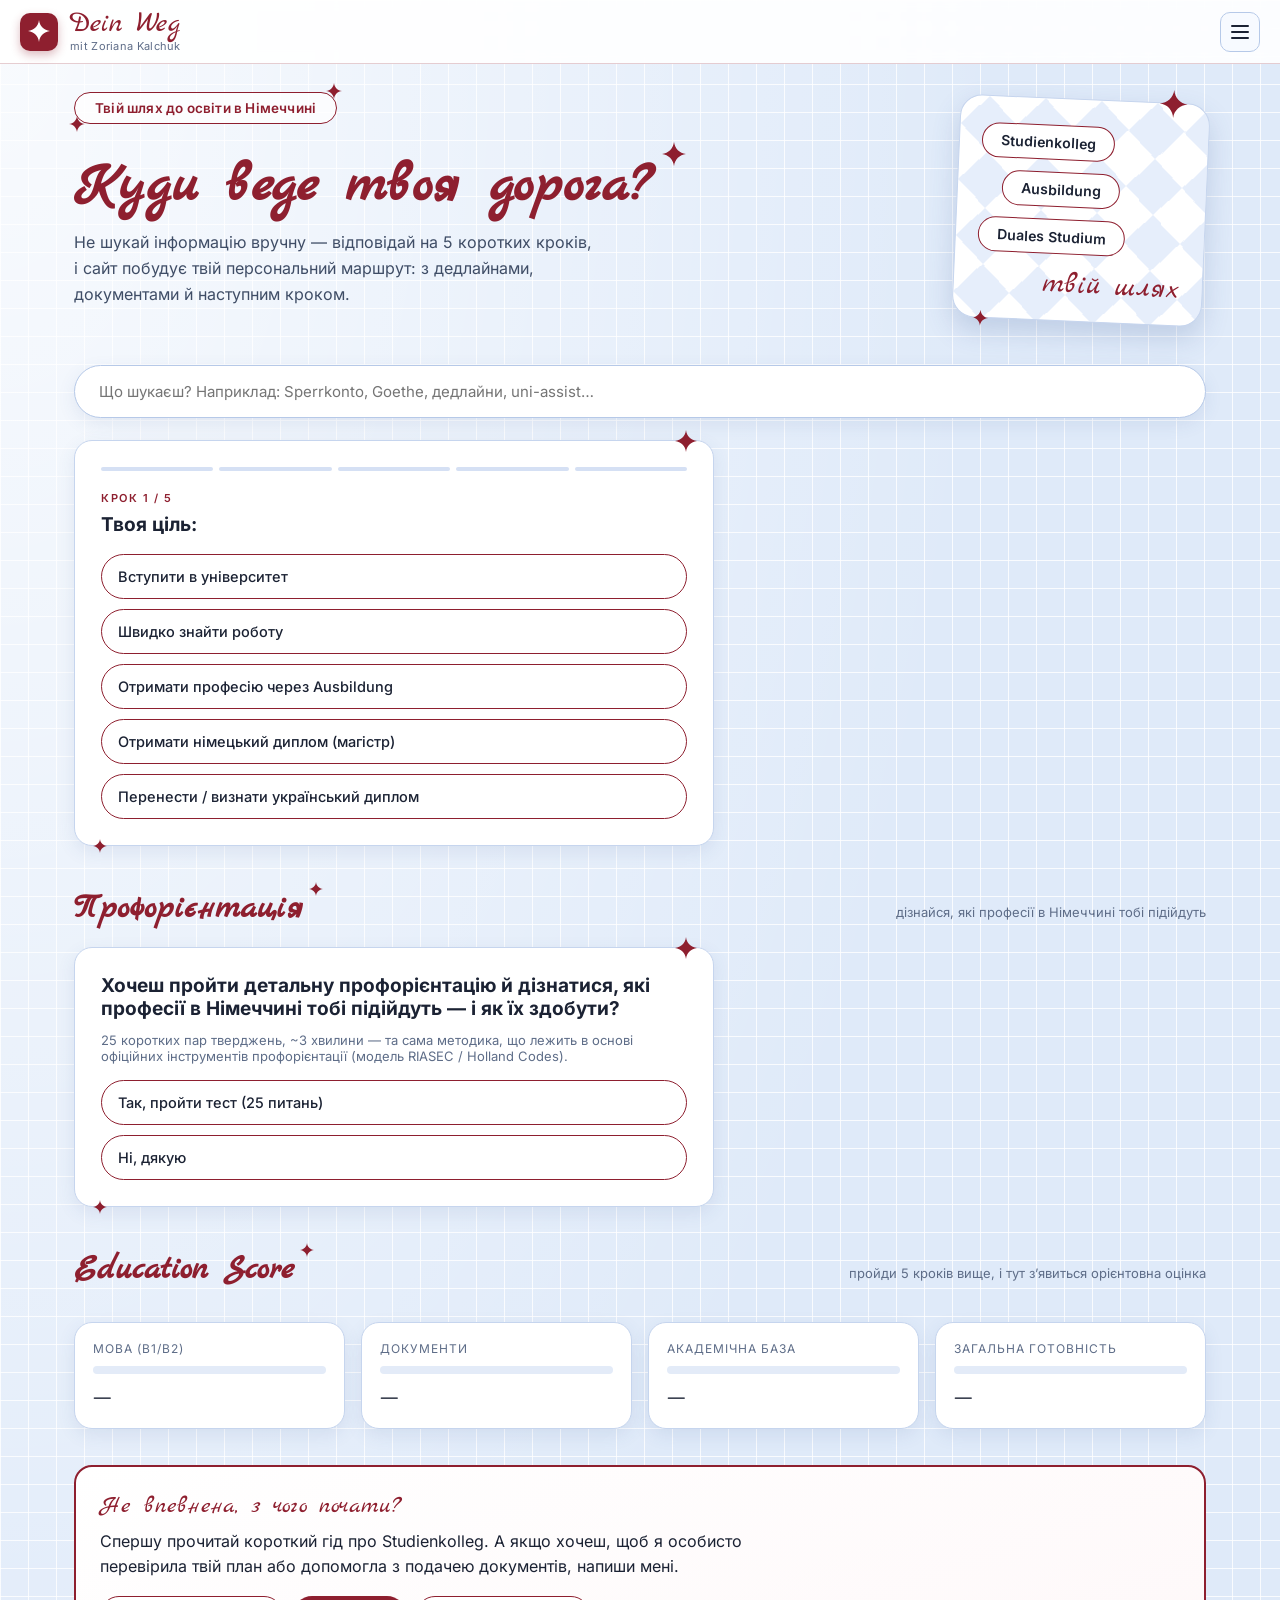
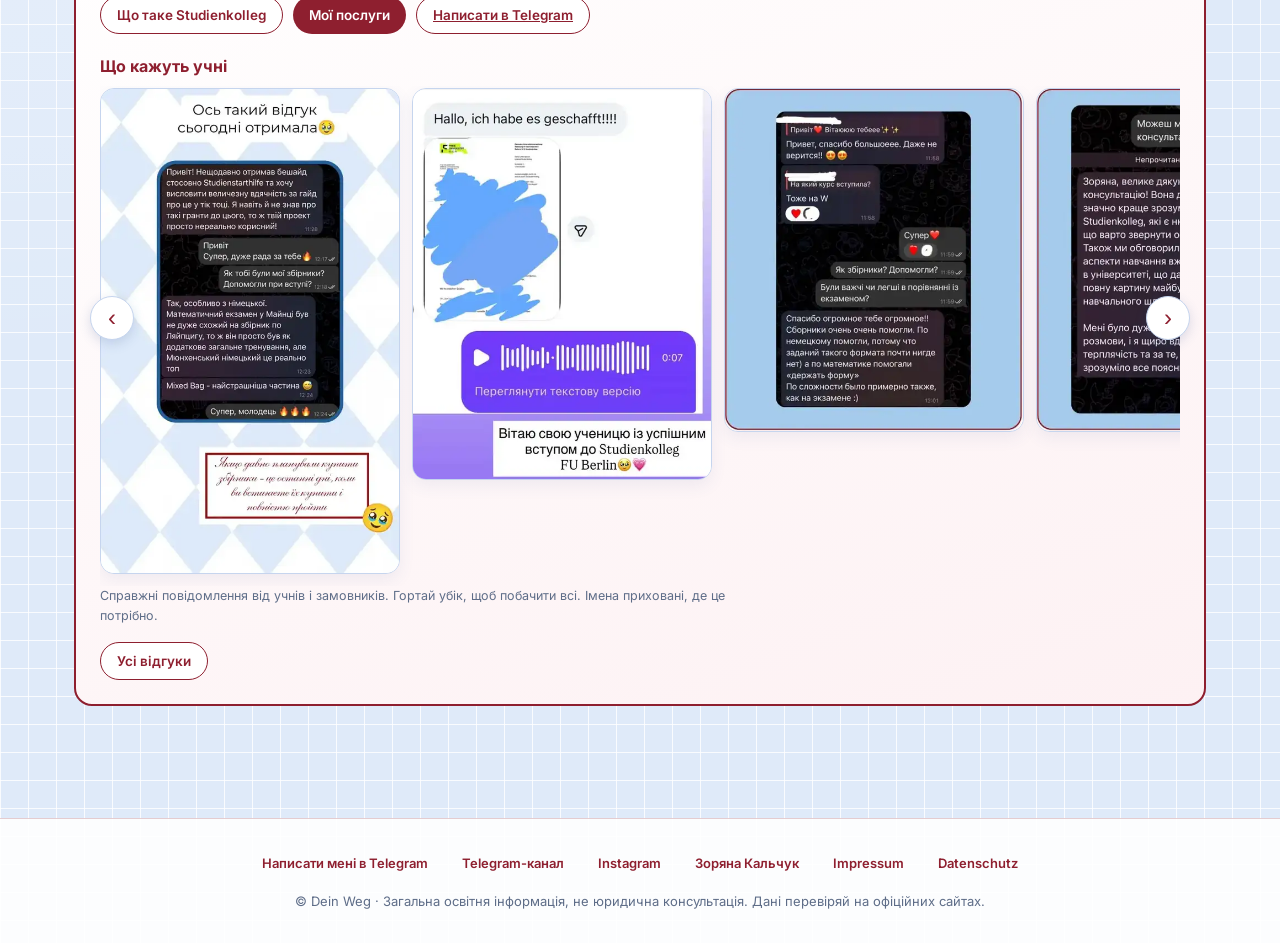
==== commit e4ee5df0: "Add files via upload" ====
--- a/index.html
+++ b/index.html
@@ -11,7 +11,11 @@
 <meta property="og:site_name" content="Dein Weg">
 <meta property="og:title" content="Dein Weg: вступ до Німеччини, Studienkolleg">
 <meta property="og:description" content="Персональний маршрут, документи, дедлайни Studienkolleg і допомога з вступом від випускниці Studienkolleg München.">
-<meta name="twitter:card" content="summary">
+<meta name="twitter:card" content="summary_large_image">
+<link rel="canonical" href="https://studienkolleg-mit-zoriana.com/">
+<meta property="og:url" content="https://studienkolleg-mit-zoriana.com/">
+<meta property="og:image" content="https://studienkolleg-mit-zoriana.com/zoriana-kalchuk/zoriana.jpg">
+<script type="application/ld+json">{"@context": "https://schema.org", "@type": "WebSite", "name": "Dein Weg", "url": "https://studienkolleg-mit-zoriana.com/", "inLanguage": "uk", "description": "Навігатор вступу до Німеччини: Studienkolleg, Ausbildung, Duales Studium", "author": {"@id": "https://studienkolleg-mit-zoriana.com/zoriana-kalchuk/#person"}}</script>
 <link rel="icon" href="data:image/svg+xml,%3Csvg xmlns='http://www.w3.org/2000/svg' viewBox='0 0 64 64'%3E%3Crect width='64' height='64' rx='14' fill='%238e1f2f'/%3E%3Cpath d='M32 10l5 17 17 5-17 5-5 17-5-17-17-5 17-5z' fill='%23fff'/%3E%3C/svg%3E">
 <style>
 /* Шрифти вбудовано локально (SIL OFL): Inter, Marck Script, Fraunces. Зовнішні сервери не викликаються. */
@@ -1028,6 +1032,7 @@
           <a class="btn btn-outline" href="https://t.me/stk_zoriana" target="_blank" rel="noopener noreferrer">Telegram-канал</a>
           <a class="btn btn-outline" href="https://www.instagram.com/stk.zoriana" target="_blank" rel="noopener noreferrer">Instagram</a>
           <button class="btn btn-outline" onclick="switchView('books')">Мої збірники</button>
+          <a class="btn btn-outline" href="zoriana-kalchuk/">Окрема сторінка</a>
         </div>
       </div>
     </div>
@@ -1236,7 +1241,7 @@
         <div class="plan-price"><span class="amt">100 €</span><span class="per"> / 1 заявка</span></div>
         <div class="plan-alt">3 заявки — 240 €</div>
         <div class="plan-incl-title">Що входить</div>
-        <ul class="plan-list"><li>Перевірка та підготовка пакета документів</li><li>Допомога із заповненням і подачею заявки</li><li>Контроль дедлайнів і вимог університету чи Studienkolleg</li><li>Оплата uni-assist окремо від моєї послуги: 70 € за першу заявку, 30 € за кожну наступну</li></ul>
+        <ul class="plan-list"><li>Перевірка та підготовка пакета документів</li><li>Допомога із заповненням і подачею заявки</li><li>Контроль дедлайнів і вимог університету чи Studienkolleg</li><li>Збір uni-assist сплачується окремо: 75 € за першу заявку й 30 € за кожну наступну (за один семестр). Це офіційна плата uni-assist, а не оплата моєї послуги</li></ul>
         <div class="plan-who"><strong>Для кого:</strong> тим, хто подає документи і хоче зробити це без помилок.</div>
         <button class="btn btn-gold plan-cta" onclick="selectPlan('apply')">Замовити подачу</button>
       </div>
@@ -1322,7 +1327,7 @@
       <h3>Kontakt</h3>
       <p>E-Mail: <a href="mailto:studienkolleg.mit.zoriana@gmail.com">studienkolleg.mit.zoriana@gmail.com</a><br>Telegram: <a href="https://t.me/zoriana_studienkolleg" target="_blank" rel="noopener noreferrer">@zoriana_studienkolleg</a><br>Telegram-Kanal: <a href="https://t.me/stk_zoriana" target="_blank" rel="noopener noreferrer">@stk_zoriana</a><br>Instagram: <a href="https://www.instagram.com/stk.zoriana" target="_blank" rel="noopener noreferrer">stk.zoriana</a></p>
       <h3>Umsatzsteuer</h3>
-      <p>Gemäß § 19 UStG wird keine Umsatzsteuer berechnet. (Kleinunternehmerregelung)<br>Steuernummer: 145/110/51992</p>
+      <p>Gemäß § 19 UStG wird keine Umsatzsteuer berechnet. (Kleinunternehmerregelung)</p>
       <h3>Verantwortlich für den Inhalt nach § 18 Abs. 2 MStV</h3>
       <p>Zoriana Kalchuk, Hans-Döllgast-Str. 6, 80807 München</p>
       <h3>Haftungsausschluss</h3>
@@ -1337,14 +1342,24 @@
     <div class="section-title"><h1>Datenschutz</h1><span class="hint">Конфіденційність і дані</span></div>
     <div class="legal-page">
       <h3>Verantwortliche Stelle</h3>
-      <p>Siehe <a href="#impressum" onclick="switchView('impressum');return false;">Impressum</a>.</p>
-      <h3>Welche Daten diese Website verarbeitet</h3>
-      <p>Die Website nutzt keine Analyse- oder Werbe-Tracker und keine künstliche Intelligenz zur Verarbeitung deiner Eingaben. Schriftarten sind in die Seite eingebettet, es werden keine Schriftarten von Drittservern geladen.</p>
-      <p><strong>Lokale Speicherung im Browser.</strong> Dein Profil, deine Antworten, der persönliche Plan und der Fortschritt der Checkliste werden im Speicher deines Browsers (localStorage) abgelegt, damit sie nach dem Neuladen erhalten bleiben. Diese Daten verlassen dein Gerät nicht, es sei denn, du legst ein Konto an.</p>
-      <p><strong>Kontakt über Telegram.</strong> Wenn du mir über Telegram schreibst, verarbeitet Telegram deine Daten nach seinen eigenen Datenschutzbestimmungen. Ich nutze deine Nachricht nur, um dir zu antworten.</p>
+      <p>Verantwortlich im Sinne der DSGVO ist Zoriana Kalchuk, Hans-Döllgast-Str. 6, 80807 München, E-Mail: <a href="mailto:studienkolleg.mit.zoriana@gmail.com">studienkolleg.mit.zoriana@gmail.com</a>. Siehe auch <a href="#impressum" onclick="switchView('impressum');return false;">Impressum</a>.</p>
+      <h3>Hosting über GitHub Pages</h3>
+      <p>Diese Website wird über GitHub Pages bereitgestellt. Anbieter ist GitHub Inc. (USA); für Personen im Europäischen Wirtschaftsraum nennt GitHub in seiner Datenschutzerklärung die GitHub B.V., Prins Bernhardplein 200, 1097 JB Amsterdam, Niederlande.</p>
+      <p>Beim Aufruf der Website wird nach den Angaben von GitHub die IP-Adresse des Besuchers protokolliert und aus Sicherheitsgründen gespeichert, unabhängig davon, ob du bei GitHub angemeldet bist. Dabei können weitere technische Zugriffsdaten wie Zeitpunkt und angefragte Seite anfallen. Ich selbst setze keine Analyse- oder Statistik-Tools ein und werte diese Daten nicht aus.</p>
+      <p>Rechtsgrundlage ist Art. 6 Abs. 1 lit. f DSGVO: mein berechtigtes Interesse an einer sicheren und zuverlässigen Bereitstellung der Website. Weitere Informationen findest du in der <a href="https://docs.github.com/en/site-policy/privacy-policies/github-general-privacy-statement" target="_blank" rel="noopener noreferrer">Datenschutzerklärung von GitHub</a>.</p>
+      <h3>Datenübermittlung in Drittländer</h3>
+      <p>Da GitHub seinen Sitz in den USA hat, können die beim Aufruf anfallenden Daten in die USA übermittelt werden. Nach eigenen Angaben nimmt GitHub am EU-U.S. Data Privacy Framework teil und stützt sich im Übrigen auf Standardvertragsklauseln der EU-Kommission.</p>
+      <h3>Keine Cookies, keine Tracker, keine Drittanbieter-Inhalte</h3>
+      <p>Die Website selbst setzt keine Cookies. Sie bindet keine Analyse-, Werbe-, Zahlungs- oder Social-Media-Dienste, keine externen Videos und keine externen Schriftarten ein; die Schriftarten sind in die Seite eingebettet. Deshalb gibt es keinen Cookie-Banner. Links zu Telegram, Instagram oder offiziellen Stellen sind einfache Links: Daten werden erst übertragen, wenn du sie anklickst, und dann gelten die Bestimmungen des jeweiligen Anbieters.</p>
+      <h3>Lokale Speicherung im Browser</h3>
+      <p>Wenn du den persönlichen Plan nutzt, werden die gewählte Zielvariante, das Startdatum und der Fortschritt der Checkliste im Speicher deines Browsers (localStorage, Schlüssel „dw_plan_v1“) abgelegt, damit sie nach dem Neuladen erhalten bleiben. Diese Daten verlassen dein Gerät nicht. Du kannst sie mit „Plan zurücksetzen“ oder über die Einstellungen deines Browsers löschen. Rechtsgrundlage ist § 25 Abs. 2 Nr. 2 TDDDG: die Speicherung ist erforderlich, damit die von dir ausdrücklich genutzte Funktion arbeitet.</p>
+      <h3>Eingaben, Tests und PDF-Dateien</h3>
+      <p>Antworten im Wizard, im Orientierungstest, in der Bereitschaftsprüfung und im Szenario-Rechner werden ausschließlich lokal in deinem Browser verarbeitet und an keinen Server und an keine Dritten übertragen. PDF-Dateien werden ebenfalls lokal in deinem Browser erzeugt.</p>
+      <h3>Kontakt per E-Mail, Telegram oder Instagram</h3>
+      <p>Wenn du mir schreibst, verarbeite ich deine Nachricht und die von dir mitgeteilten Daten, um dir zu antworten (Art. 6 Abs. 1 lit. b bzw. f DSGVO). Dabei verarbeitet der jeweilige Anbieter (E-Mail-Anbieter, Telegram, Instagram/Meta) Daten nach seinen eigenen Datenschutzbestimmungen.</p>
       <h3>Deine Rechte</h3>
-      <p>Du hast das Recht auf Auskunft, Berichtigung, Löschung, Einschränkung der Verarbeitung, Datenübertragbarkeit und Widerspruch sowie das Recht auf Beschwerde bei einer Datenschutzaufsichtsbehörde. Schreib mir dazu über die Kontaktdaten im Impressum.</p>
-      <p style="font-size:13px;color:var(--muted);">Українською: сайт не використовує аналітику чи рекламні трекери. Профіль і прогрес зберігаються у твоєму браузері. Для видалення даних напиши мені.</p>
+      <p>Du hast das Recht auf Auskunft, Berichtigung, Löschung, Einschränkung der Verarbeitung, Datenübertragbarkeit und Widerspruch sowie das Recht auf Beschwerde bei einer Datenschutzaufsichtsbehörde, in Bayern beim Bayerischen Landesamt für Datenschutzaufsicht (BayLDA). Schreib mir dazu über die Kontaktdaten im Impressum.</p>
+      <p style="font-size:13px;color:var(--muted);">Українською: сайт розміщений на GitHub Pages. За даними GitHub, під час відвідування записується IP-адреса відвідувача (з міркувань безпеки), вона може передаватися до США. Я не використовую аналітику, рекламу, платіжні сервіси чи зовнішні відео, сайт сам не встановлює cookies. План і чекліст зберігаються лише в твоєму браузері й нікуди не передаються. Усі відповіді в тестах і калькуляторах обробляються тільки на твоєму пристрої.</p>
     </div>
   </section>
 
@@ -1356,6 +1371,7 @@
     <a href="https://t.me/zoriana_studienkolleg" target="_blank" rel="noopener noreferrer">Написати мені в Telegram</a>
     <a href="https://t.me/stk_zoriana" target="_blank" rel="noopener noreferrer">Telegram-канал</a>
     <a href="https://www.instagram.com/stk.zoriana" target="_blank" rel="noopener noreferrer">Instagram</a>
+    <a href="zoriana-kalchuk/">Зоряна Кальчук</a>
     <button type="button" onclick="switchView('impressum')">Impressum</button>
     <button type="button" onclick="switchView('privacy')">Datenschutz</button>
   </div>
@@ -3286,7 +3302,7 @@
       { t:"Обери профіль курсу", d:"Курс залежить від майбутньої спеціальності: T (техніка й природничі науки), M (медицина й біологія), W (економіка й право), G (гуманітарні науки), S (мови). Таблицю «курс → спеціальності» є на сайті кожного колегу." },
       { t:"Обери 3–4 колегів і з'ясуй спосіб подачі", d:"Конкурс високий, тож подавай у кілька. Для кожного знайди спосіб подачі й точний дедлайн: вони різні." },
       { t:"Підготуй документи", d:"Атестат з додатком оцінок, переклади, мовний сертифікат, паспорт, резюме. Деякі колегі просять ще мотиваційний лист чи довідку про навчання в українському виші." },
-      { t:"Подай заявку й сплати збір", d:"Через uni-assist або портал колегу. У uni-assist збір 75 € за першу заявку й 30 € за кожну наступну (станом на 2026). Без оплати заявку не розглянуть." },
+      { t:"Подай заявку й сплати збір", d:"Через uni-assist або портал колегу. В uni-assist діє офіційний збір 75 € за першу заявку й 30 € за кожну наступну (станом на 2026). Без оплати заявку не розглянуть." },
       { t:"Дочекайся обробки", d:"uni-assist перевіряє документи до 8 тижнів, потім рішення приймає колег. Подавай не пізніше ніж за 8 тижнів до дедлайну." },
       { t:"Складіть вступний тест", d:"Зазвичай німецька й математика (все залежить від курсу). Запрошення приходить разом із допуском. Повторювати екзамен можна 1-2 рази." },
       { t:"Допуск, віза, переїзд", d:"Після допуску: віза (якщо потрібна), житло, страхування, запис на курс." },
@@ -4452,7 +4468,6 @@
   if(box.scrollIntoView) box.scrollIntoView({behavior:'smooth',block:'nearest'});
 }
 
-/* ---------------- AUTH & ACCOUNT: акаунти, збережені об'єкти, результати тестів ---------------- */
 /* ---------------- PDF: справжнє завантаження файлу (без бібліотек і без діалогу друку) ---------------- */
 const PDFX = (function(){
   const W = 1240, H = 1754, MX = 110, TOP = 170, BOT = 1620;   // A4 при ~150 dpi
@@ -4737,4 +4752,4 @@
 (function(){ const n = (location.hash||'').replace('#',''); if(n && n!=='home') switchView(n, true); })();
 </script>
 </body>
-</html>
+</html>
